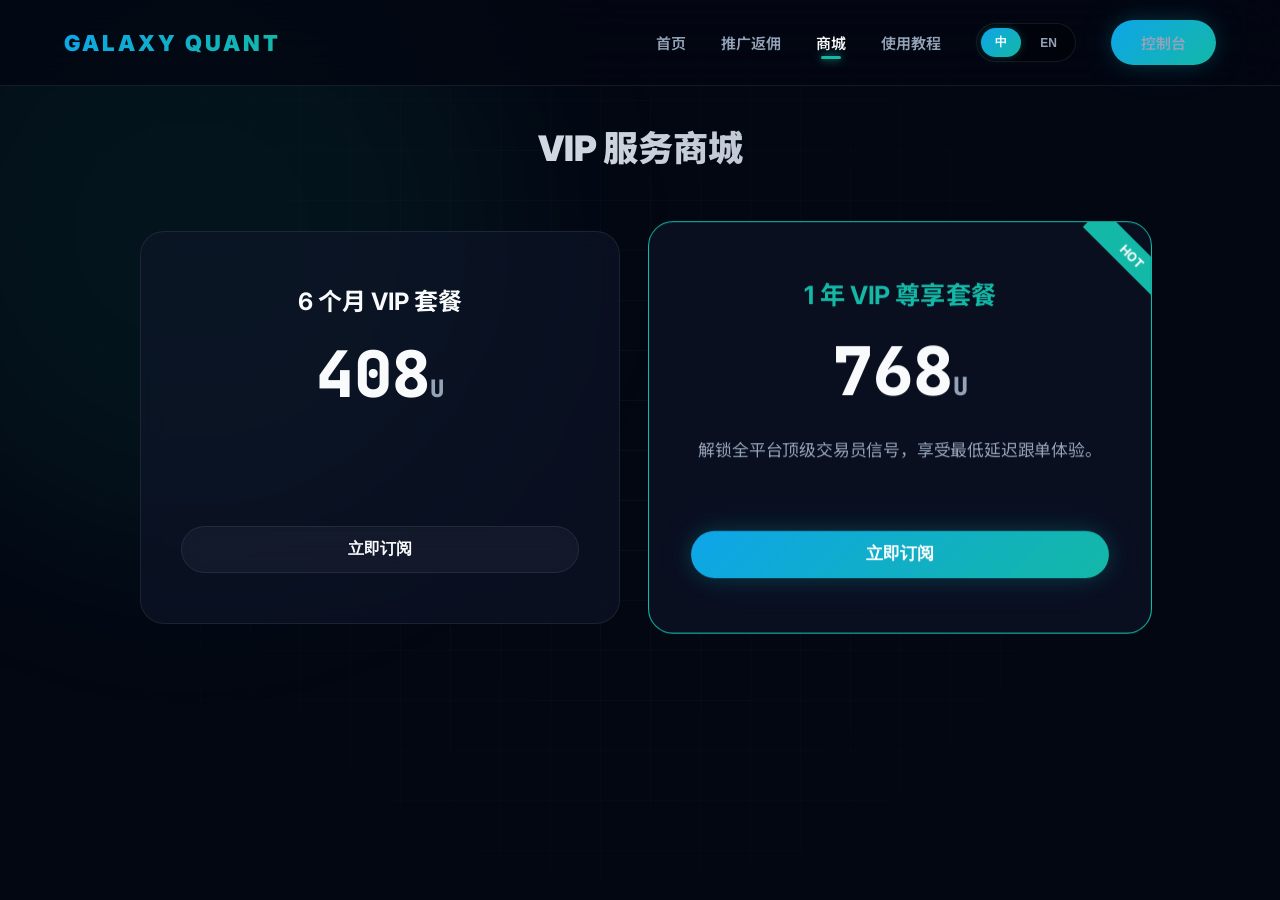
==== goods.html @ e4c5103a "update" ====
<!DOCTYPE html>
<html lang="zh-CN">
<head>
    <meta charset="UTF-8">
    <meta name="viewport" content="width=device-width, initial-scale=1.0">
    <title data-i18n="goods_title">商城</title>
    <link rel="stylesheet" href="styles.css">
    <style>
        .pricing-grid {
            display: grid; grid-template-columns: repeat(auto-fit, minmax(350px, 1fr));
            gap: 40px; max-width: 1000px; margin: 60px auto;
        }
        .price-card {
            background: var(--bg-panel); border: 1px solid var(--border-light);
            border-radius: var(--radius-lg); padding: 50px 40px; text-align: center;
            backdrop-filter: var(--blur-md); transition: all 0.4s; position: relative;
            overflow: hidden;
        }
        .price-card.pro { border-color: var(--brand-primary); transform: scale(1.05); }
        .price-card.pro::before {
            content: 'HOT'; position: absolute; top: 20px; right: -35px; background: var(--brand-primary);
            color: #fff; font-size: 12px; font-weight: bold; padding: 5px 40px; transform: rotate(45deg);
        }
        .price-card h3 { font-size: 1.5rem; margin-bottom: 15px; }
        .price-num { font-size: 4rem; font-weight: 900; margin-bottom: 20px; font-family: 'JetBrains Mono'; }
        .price-num span { font-size: 1.5rem; color: var(--text-muted); }
    </style>
</head>
<body>
    <div class="cyber-grid"></div>
    <div class="orb orb-1"></div>

    <nav>
        <div class="logo">GALAXY QUANT</div>
        <div class="nav-links">
            <a href="index.html" data-i18n="nav_home">首页</a>
            <a href="invite.html" data-i18n="nav_invite">推广返佣</a>
            <a href="goods.html" class="active" data-i18n="nav_goods">商城</a>
            <a href="tutorial.html" data-i18n="nav_tutorial">使用教程</a>
            <div class="lang-switch">
                <button class="lang-btn active" onclick="setLang('zh')">中</button>
                <button class="lang-btn" onclick="setLang('en')">EN</button>
            </div>
            <a href="kzt.html" class="btn-primary" data-i18n="nav_console">控制台</a>
        </div>
    </nav>

    <div class="main-content" style="margin-left: 0; max-width: 100%; padding-top: 120px; text-align: center;">
        <h1 class="page-title" style="justify-content: center;" data-i18n="goods_title">VIP 服务商城</h1>
        
        <div class="pricing-grid">
            <div class="price-card">
                <h3 data-i18n="goods_pkg_6m">6 个月 VIP 套餐</h3>
                <div class="price-num">408<span>U</span></div>
                <p style="color: var(--text-muted); margin-bottom: 40px; min-height: 50px;"></p>
                <button class="btn-secondary" style="width: 100%;" data-i18n="goods_btn_buy">立即订阅</button>
            </div>
            
            <div class="price-card pro">
                <h3 data-i18n="goods_pkg_1" style="color: var(--brand-primary);">1 年 VIP 尊享套餐</h3>
                <div class="price-num">768<span>U</span></div>
                <p style="color: var(--text-muted); margin-bottom: 40px; min-height: 50px;" data-i18n="goods_pkg_1_desc">解锁全平台顶级交易员信号，享受最低延迟跟单体验。</p>
                <button class="btn-primary" style="width: 100%;" data-i18n="goods_btn_buy">立即订阅</button>
            </div>
        </div>
    </div>
    <script src="i18n.js"></script>
</body>
</html>
---- styles.css ----
/* 全局顶级科技风样式 */
@import url('https://fonts.googleapis.com/css2?family=Inter:wght@300;400;600;800;900&family=Noto+Sans+SC:wght@300;400;700;900&family=JetBrains+Mono:wght@400;700&display=swap');

:root {
    --bg-base: #030712; /* 极度深邃黑 */
    --bg-panel: rgba(15, 23, 42, 0.6); /* 毛玻璃面板底色 */
    --bg-card-hover: rgba(30, 41, 59, 0.8);
    
    --brand-primary: #14b8a6; /* 高级翠绿 */
    --brand-secondary: #0ea5e9; /* 科技蓝 */
    --brand-accent: #f59e0b; /* 尊贵金 */
    
    --brand-gradient: linear-gradient(135deg, var(--brand-secondary), var(--brand-primary));
    --gold-gradient: linear-gradient(135deg, #fbbf24, #d97706);
    
    --text-main: #f8fafc;
    --text-muted: #94a3b8;
    
    --border-light: rgba(255, 255, 255, 0.08);
    --border-highlight: rgba(20, 184, 166, 0.3);
    
    --blur-xl: blur(24px);
    --blur-md: blur(12px);
    
    --radius-lg: 24px;
    --radius-md: 16px;
    
    --shadow-neon: 0 0 20px rgba(20, 184, 166, 0.2), 0 0 40px rgba(14, 165, 233, 0.1);
}

* {
    margin: 0;
    padding: 0;
    box-sizing: border-box;
}

body {
    background-color: var(--bg-base);
    color: var(--text-main);
    font-family: 'Inter', 'Noto Sans SC', sans-serif;
    overflow-x: hidden;
    min-height: 100vh;
    display: flex;
    flex-direction: column;
}

/* 极致赛博网格与光晕背景 */
.cyber-grid {
    position: fixed;
    top: 0; left: 0; right: 0; bottom: 0;
    background-image: 
        linear-gradient(rgba(255,255,255,0.03) 1px, transparent 1px),
        linear-gradient(90deg, rgba(255,255,255,0.03) 1px, transparent 1px);
    background-size: 50px 50px;
    z-index: -2;
    pointer-events: none;
    mask-image: radial-gradient(circle at center, black, transparent 80%);
    -webkit-mask-image: radial-gradient(circle at center, black, transparent 80%);
}

.orb {
    position: fixed;
    border-radius: 50%;
    filter: blur(100px);
    z-index: -1;
    pointer-events: none;
    opacity: 0.5;
    animation: floatOrb 20s infinite ease-in-out alternate;
}
.orb-1 { width: 50vw; height: 50vw; background: rgba(20, 184, 166, 0.15); top: -10%; left: -10%; }
.orb-2 { width: 40vw; height: 40vw; background: rgba(14, 165, 233, 0.15); bottom: -10%; right: -10%; animation-delay: -10s; }

@keyframes floatOrb {
    0% { transform: translate(0, 0) scale(1); }
    100% { transform: translate(10%, 10%) scale(1.2); }
}

/* 顶级导航栏 */
nav {
    position: fixed;
    top: 0; width: 100%;
    display: flex;
    justify-content: space-between;
    align-items: center;
    padding: 20px 5%;
    background: rgba(3, 7, 18, 0.7);
    backdrop-filter: var(--blur-xl);
    -webkit-backdrop-filter: var(--blur-xl);
    border-bottom: 1px solid var(--border-light);
    z-index: 100;
}

.logo {
    font-size: 22px;
    font-weight: 900;
    letter-spacing: 3px;
    background: var(--brand-gradient);
    -webkit-background-clip: text;
    -webkit-text-fill-color: transparent;
    text-transform: uppercase;
}

.nav-links {
    display: flex;
    gap: 35px;
    align-items: center;
}

.nav-links a {
    color: var(--text-muted);
    text-decoration: none;
    font-size: 15px;
    font-weight: 600;
    transition: all 0.3s ease;
    position: relative;
}

.nav-links a:hover, .nav-links a.active {
    color: var(--text-main);
}
.nav-links a.active::after {
    content: ''; position: absolute;
    bottom: -6px; left: 50%; transform: translateX(-50%);
    width: 20px; height: 3px;
    background: var(--brand-primary);
    border-radius: 5px;
    box-shadow: 0 0 10px var(--brand-primary);
}

/* 按钮体系 */
.btn-primary {
    background: var(--brand-gradient);
    color: #fff;
    padding: 12px 30px;
    border-radius: 50px;
    text-decoration: none;
    font-weight: 800;
    font-size: 1rem;
    box-shadow: var(--shadow-neon);
    transition: all 0.3s ease;
    border: none;
    cursor: pointer;
    display: inline-block;
}
.btn-primary:hover {
    transform: translateY(-2px) scale(1.02);
    box-shadow: 0 0 30px rgba(20, 184, 166, 0.4), 0 0 60px rgba(14, 165, 233, 0.2);
}

.btn-secondary {
    background: rgba(255,255,255,0.03);
    color: var(--text-main);
    padding: 12px 30px;
    border-radius: 50px;
    text-decoration: none;
    font-weight: 800;
    font-size: 1rem;
    border: 1px solid var(--border-light);
    backdrop-filter: var(--blur-md);
    transition: all 0.3s ease;
    cursor: pointer;
    display: inline-block;
}
.btn-secondary:hover {
    background: rgba(255,255,255,0.08);
    border-color: var(--brand-primary);
}

/* 语言切换器 */
.lang-switch {
    display: flex; gap: 5px;
    background: rgba(0,0,0,0.3);
    padding: 4px;
    border-radius: 20px;
    border: 1px solid var(--border-light);
}
.lang-btn {
    background: transparent; border: none;
    color: var(--text-muted); cursor: pointer;
    padding: 6px 14px; border-radius: 15px;
    font-size: 12px; font-weight: 800;
    transition: all 0.3s;
}
.lang-btn.active {
    background: var(--brand-gradient);
    color: #fff;
    box-shadow: 0 0 10px rgba(20, 184, 166, 0.3);
}

/* 侧边栏布局 (Console/Dashboards) */
.layout-dashboard {
    display: flex;
    flex: 1;
    padding-top: 80px; /* 避开导航栏 */
}

.sidebar {
    width: 280px;
    background: rgba(15, 23, 42, 0.4);
    backdrop-filter: var(--blur-xl);
    border-right: 1px solid var(--border-light);
    padding: 30px 20px;
    position: fixed;
    top: 80px; bottom: 0;
    display: flex; flex-direction: column; gap: 10px;
}

.sidebar a {
    display: flex; align-items: center; gap: 15px;
    color: var(--text-muted); text-decoration: none;
    padding: 14px 20px; border-radius: 14px;
    font-size: 15px; font-weight: 600;
    transition: all 0.3s;
    border: 1px solid transparent;
}
.sidebar a:hover, .sidebar a.active {
    background: rgba(20, 184, 166, 0.05);
    color: var(--brand-primary);
    border-color: var(--border-highlight);
    box-shadow: inset 0 0 20px rgba(20, 184, 166, 0.05);
}

.main-content {
    flex: 1;
    margin-left: 280px;
    padding: 40px 60px;
    max-width: 1400px;
}

/* 高级面板/卡片 */
.glass-panel {
    background: var(--bg-panel);
    backdrop-filter: var(--blur-md);
    -webkit-backdrop-filter: var(--blur-md);
    border: 1px solid var(--border-light);
    border-radius: var(--radius-lg);
    padding: 30px;
    transition: all 0.3s ease;
}
.glass-panel:hover {
    border-color: var(--border-highlight);
    box-shadow: 0 10px 40px rgba(0,0,0,0.3);
}

/* 数据字体 */
.mono-num {
    font-family: 'JetBrains Mono', monospace;
    font-weight: 700;
    letter-spacing: -0.5px;
}

/* 页面标题区 */
.page-header {
    display: flex; justify-content: space-between; align-items: center;
    margin-bottom: 40px;
}
.page-title {
    font-size: 2.2rem; font-weight: 900;
    background: linear-gradient(to right, #fff, #94a3b8);
    -webkit-background-clip: text; -webkit-text-fill-color: transparent;
}
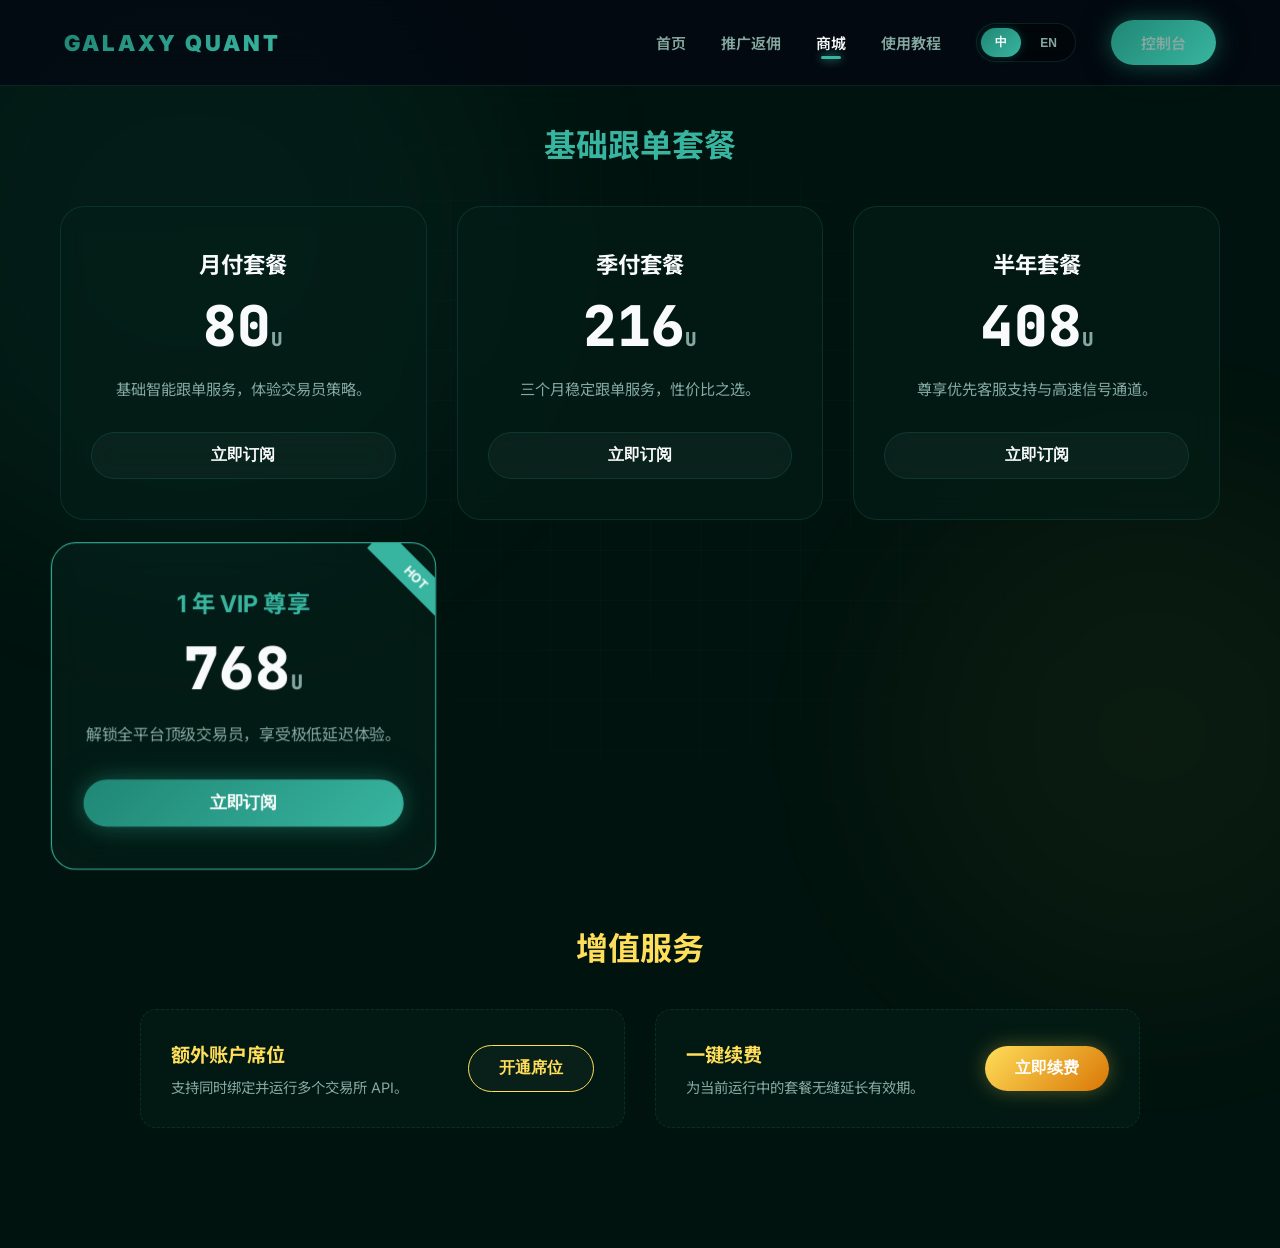
==== commit e13dec89: "update" ====
--- a/goods.html
+++ b/goods.html
@@ -6,29 +6,59 @@
     <title data-i18n="goods_title">商城</title>
     <link rel="stylesheet" href="styles.css">
     <style>
+        .section-header {
+            text-align: center;
+            margin-bottom: 40px;
+        }
+        .section-header h2 {
+            font-size: 2rem;
+            color: var(--brand-primary);
+            margin-bottom: 10px;
+        }
+        
         .pricing-grid {
-            display: grid; grid-template-columns: repeat(auto-fit, minmax(350px, 1fr));
-            gap: 40px; max-width: 1000px; margin: 60px auto;
+            display: grid; grid-template-columns: repeat(auto-fit, minmax(280px, 1fr));
+            gap: 30px; max-width: 1200px; margin: 0 auto 60px;
         }
+        
         .price-card {
             background: var(--bg-panel); border: 1px solid var(--border-light);
-            border-radius: var(--radius-lg); padding: 50px 40px; text-align: center;
+            border-radius: var(--radius-lg); padding: 40px 30px; text-align: center;
             backdrop-filter: var(--blur-md); transition: all 0.4s; position: relative;
             overflow: hidden;
+            display: flex; flex-direction: column;
         }
-        .price-card.pro { border-color: var(--brand-primary); transform: scale(1.05); }
+        .price-card:hover { border-color: var(--border-highlight); transform: translateY(-5px); box-shadow: var(--shadow-neon); }
+        .price-card.pro { border-color: var(--brand-primary); transform: scale(1.05); background: rgba(56, 181, 160, 0.05); }
+        .price-card.pro:hover { transform: scale(1.05) translateY(-5px); }
         .price-card.pro::before {
             content: 'HOT'; position: absolute; top: 20px; right: -35px; background: var(--brand-primary);
             color: #fff; font-size: 12px; font-weight: bold; padding: 5px 40px; transform: rotate(45deg);
         }
-        .price-card h3 { font-size: 1.5rem; margin-bottom: 15px; }
-        .price-num { font-size: 4rem; font-weight: 900; margin-bottom: 20px; font-family: 'JetBrains Mono'; }
-        .price-num span { font-size: 1.5rem; color: var(--text-muted); }
+        .price-card h3 { font-size: 1.4rem; margin-bottom: 10px; color: var(--text-main); }
+        .price-num { font-size: 3.5rem; font-weight: 900; margin-bottom: 15px; font-family: 'JetBrains Mono'; color: var(--text-main); }
+        .price-num span { font-size: 1.2rem; color: var(--text-muted); }
+        .price-desc { color: var(--text-muted); margin-bottom: 30px; flex-grow: 1; font-size: 0.95rem; line-height: 1.6; }
+        
+        .addon-grid {
+            display: grid; grid-template-columns: repeat(auto-fit, minmax(400px, 1fr));
+            gap: 30px; max-width: 1000px; margin: 0 auto 80px;
+        }
+        .addon-card {
+            background: var(--bg-panel); border: 1px dashed var(--border-light);
+            border-radius: var(--radius-md); padding: 30px;
+            display: flex; align-items: center; justify-content: space-between;
+            transition: all 0.3s;
+        }
+        .addon-card:hover { border-color: var(--brand-accent); background: rgba(255, 222, 89, 0.05); }
+        .addon-info h3 { font-size: 1.2rem; color: var(--brand-accent); margin-bottom: 8px; }
+        .addon-info p { color: var(--text-muted); font-size: 0.9rem; }
     </style>
 </head>
 <body>
     <div class="cyber-grid"></div>
     <div class="orb orb-1"></div>
+    <div class="orb orb-2"></div>
 
     <nav>
         <div class="logo">GALAXY QUANT</div>
@@ -45,22 +75,65 @@
         </div>
     </nav>
 
-    <div class="main-content" style="margin-left: 0; max-width: 100%; padding-top: 120px; text-align: center;">
-        <h1 class="page-title" style="justify-content: center;" data-i18n="goods_title">VIP 服务商城</h1>
+    <div class="main-content" style="margin-left: 0; max-width: 100%; padding-top: 120px;">
         
+        <div class="section-header">
+            <h2 data-i18n="goods_section_base">基础跟单套餐</h2>
+        </div>
+
         <div class="pricing-grid">
+            <!-- 1 Month -->
             <div class="price-card">
-                <h3 data-i18n="goods_pkg_6m">6 个月 VIP 套餐</h3>
-                <div class="price-num">408<span>U</span></div>
-                <p style="color: var(--text-muted); margin-bottom: 40px; min-height: 50px;"></p>
+                <h3 data-i18n="goods_pkg_1m">月付套餐</h3>
+                <div class="price-num">80<span>U</span></div>
+                <p class="price-desc" data-i18n="goods_pkg_1m_desc">基础智能跟单服务，体验交易员策略。</p>
                 <button class="btn-secondary" style="width: 100%;" data-i18n="goods_btn_buy">立即订阅</button>
             </div>
             
+            <!-- 3 Months -->
+            <div class="price-card">
+                <h3 data-i18n="goods_pkg_3m">季付套餐</h3>
+                <div class="price-num">216<span>U</span></div>
+                <p class="price-desc" data-i18n="goods_pkg_3m_desc">三个月稳定跟单服务，性价比之选。</p>
+                <button class="btn-secondary" style="width: 100%;" data-i18n="goods_btn_buy">立即订阅</button>
+            </div>
+
+            <!-- 6 Months -->
+            <div class="price-card">
+                <h3 data-i18n="goods_pkg_6m">半年套餐</h3>
+                <div class="price-num">408<span>U</span></div>
+                <p class="price-desc" data-i18n="goods_pkg_6m_desc">尊享优先客服支持与高速信号通道。</p>
+                <button class="btn-secondary" style="width: 100%;" data-i18n="goods_btn_buy">立即订阅</button>
+            </div>
+            
+            <!-- 1 Year -->
             <div class="price-card pro">
-                <h3 data-i18n="goods_pkg_1" style="color: var(--brand-primary);">1 年 VIP 尊享套餐</h3>
+                <h3 data-i18n="goods_pkg_1y" style="color: var(--brand-primary);">1 年 VIP 尊享</h3>
                 <div class="price-num">768<span>U</span></div>
-                <p style="color: var(--text-muted); margin-bottom: 40px; min-height: 50px;" data-i18n="goods_pkg_1_desc">解锁全平台顶级交易员信号，享受最低延迟跟单体验。</p>
+                <p class="price-desc" data-i18n="goods_pkg_1y_desc">解锁全平台顶级交易员，享受极低延迟体验。</p>
                 <button class="btn-primary" style="width: 100%;" data-i18n="goods_btn_buy">立即订阅</button>
+            </div>
+        </div>
+
+        <div class="section-header">
+            <h2 data-i18n="goods_section_addon" style="color: var(--brand-accent);">增值服务</h2>
+        </div>
+
+        <div class="addon-grid">
+            <div class="addon-card">
+                <div class="addon-info">
+                    <h3 data-i18n="goods_addon_account">额外账户席位</h3>
+                    <p data-i18n="goods_addon_account_desc">支持同时绑定并运行多个交易所 API。</p>
+                </div>
+                <button class="btn-secondary" style="border-color: var(--brand-accent); color: var(--brand-accent);" data-i18n="goods_btn_add">开通席位</button>
+            </div>
+
+            <div class="addon-card">
+                <div class="addon-info">
+                    <h3 data-i18n="goods_addon_renew">一键续费</h3>
+                    <p data-i18n="goods_addon_renew_desc">为当前运行中的套餐无缝延长有效期。</p>
+                </div>
+                <button class="btn-primary" style="background: var(--gold-gradient); box-shadow: 0 0 20px rgba(255,222,89,0.3);" data-i18n="goods_btn_renew">立即续费</button>
             </div>
         </div>
     </div>
--- a/styles.css
+++ b/styles.css
@@ -2,22 +2,22 @@
 @import url('https://fonts.googleapis.com/css2?family=Inter:wght@300;400;600;800;900&family=Noto+Sans+SC:wght@300;400;700;900&family=JetBrains+Mono:wght@400;700&display=swap');
 
 :root {
-    --bg-base: #030712; /* 极度深邃黑 */
-    --bg-panel: rgba(15, 23, 42, 0.6); /* 毛玻璃面板底色 */
-    --bg-card-hover: rgba(30, 41, 59, 0.8);
-    
-    --brand-primary: #14b8a6; /* 高级翠绿 */
-    --brand-secondary: #0ea5e9; /* 科技蓝 */
-    --brand-accent: #f59e0b; /* 尊贵金 */
+    --bg-base: #01130e; /* 极度深邃深青黑 */
+    --bg-panel: rgba(4, 30, 24, 0.6); /* 毛玻璃面板底色 */
+    --bg-card-hover: rgba(8, 48, 38, 0.8);
+    
+    --brand-primary: #38B5A0; /* Logo 核心青绿 */
+    --brand-secondary: #208775; /* 较深的青绿过渡色 */
+    --brand-accent: #FFDE59; /* 尊贵金 */
     
     --brand-gradient: linear-gradient(135deg, var(--brand-secondary), var(--brand-primary));
-    --gold-gradient: linear-gradient(135deg, #fbbf24, #d97706);
+    --gold-gradient: linear-gradient(135deg, #FFDE59, #d97706);
     
     --text-main: #f8fafc;
-    --text-muted: #94a3b8;
-    
-    --border-light: rgba(255, 255, 255, 0.08);
-    --border-highlight: rgba(20, 184, 166, 0.3);
+    --text-muted: #85a9a1;
+    
+    --border-light: rgba(56, 181, 160, 0.15);
+    --border-highlight: rgba(56, 181, 160, 0.4);
     
     --blur-xl: blur(24px);
     --blur-md: blur(12px);
@@ -25,7 +25,7 @@
     --radius-lg: 24px;
     --radius-md: 16px;
     
-    --shadow-neon: 0 0 20px rgba(20, 184, 166, 0.2), 0 0 40px rgba(14, 165, 233, 0.1);
+    --shadow-neon: 0 0 20px rgba(56, 181, 160, 0.3), 0 0 40px rgba(32, 135, 117, 0.2);
 }
 
 * {
@@ -49,8 +49,8 @@
     position: fixed;
     top: 0; left: 0; right: 0; bottom: 0;
     background-image: 
-        linear-gradient(rgba(255,255,255,0.03) 1px, transparent 1px),
-        linear-gradient(90deg, rgba(255,255,255,0.03) 1px, transparent 1px);
+        linear-gradient(rgba(56, 181, 160, 0.04) 1px, transparent 1px),
+        linear-gradient(90deg, rgba(56, 181, 160, 0.04) 1px, transparent 1px);
     background-size: 50px 50px;
     z-index: -2;
     pointer-events: none;
@@ -67,8 +67,8 @@
     opacity: 0.5;
     animation: floatOrb 20s infinite ease-in-out alternate;
 }
-.orb-1 { width: 50vw; height: 50vw; background: rgba(20, 184, 166, 0.15); top: -10%; left: -10%; }
-.orb-2 { width: 40vw; height: 40vw; background: rgba(14, 165, 233, 0.15); bottom: -10%; right: -10%; animation-delay: -10s; }
+.orb-1 { width: 50vw; height: 50vw; background: rgba(56, 181, 160, 0.12); top: -10%; left: -10%; }
+.orb-2 { width: 40vw; height: 40vw; background: rgba(255, 222, 89, 0.08); bottom: -10%; right: -10%; animation-delay: -10s; }
 
 @keyframes floatOrb {
     0% { transform: translate(0, 0) scale(1); }
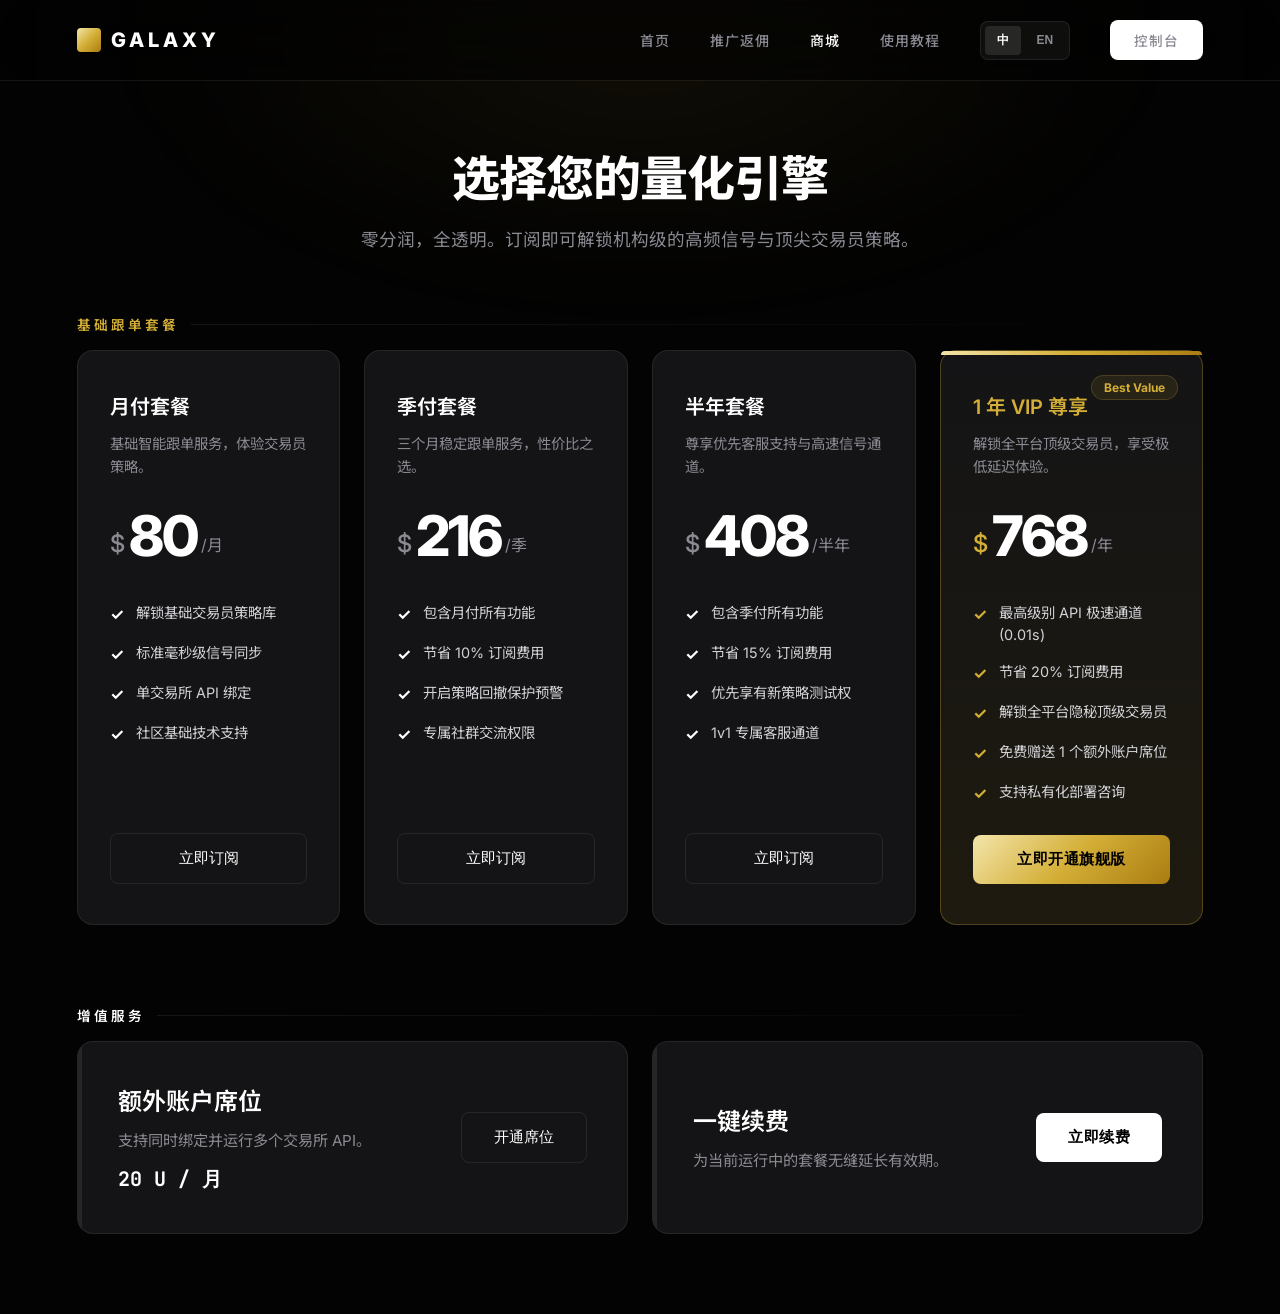
==== commit c6564865: "update" ====
--- a/goods.html
+++ b/goods.html
@@ -3,65 +3,160 @@
 <head>
     <meta charset="UTF-8">
     <meta name="viewport" content="width=device-width, initial-scale=1.0">
-    <title data-i18n="goods_title">商城</title>
+    <title data-i18n="goods_title">VIP 服务商城 | GALAXY QUANT</title>
     <link rel="stylesheet" href="styles.css">
     <style>
-        .section-header {
-            text-align: center;
-            margin-bottom: 40px;
-        }
-        .section-header h2 {
-            font-size: 2rem;
+        /* 商城专属顶级样式 */
+        .store-container {
+            display: flex;
+            flex-direction: column;
+            gap: 80px;
+        }
+
+        .section-label {
+            font-size: 0.85rem;
+            text-transform: uppercase;
+            letter-spacing: 3px;
             color: var(--brand-primary);
-            margin-bottom: 10px;
-        }
-        
+            margin-bottom: 16px;
+            font-weight: 600;
+            display: flex;
+            align-items: center;
+            gap: 12px;
+        }
+        .section-label::after {
+            content: '';
+            height: 1px;
+            flex: 1;
+            background: linear-gradient(90deg, var(--border-light), transparent);
+        }
+
+        /* 订阅计划网格 */
         .pricing-grid {
-            display: grid; grid-template-columns: repeat(auto-fit, minmax(280px, 1fr));
-            gap: 30px; max-width: 1200px; margin: 0 auto 60px;
+            display: grid; 
+            grid-template-columns: repeat(4, 1fr);
+            gap: 24px; 
+            align-items: stretch;
         }
         
         .price-card {
-            background: var(--bg-panel); border: 1px solid var(--border-light);
-            border-radius: var(--radius-lg); padding: 40px 30px; text-align: center;
-            backdrop-filter: var(--blur-md); transition: all 0.4s; position: relative;
+            background: var(--bg-panel-solid); 
+            border: 1px solid var(--border-light);
+            border-radius: var(--radius-md); 
+            padding: 40px 32px; 
+            transition: all 0.4s ease; 
+            position: relative;
+            display: flex; 
+            flex-direction: column;
+        }
+        .price-card:hover { 
+            border-color: rgba(255, 255, 255, 0.2); 
+            transform: translateY(-4px); 
+            box-shadow: var(--shadow-panel); 
+        }
+        
+        /* 旗舰版高亮 */
+        .price-card.pro { 
+            background: linear-gradient(180deg, rgba(20, 20, 22, 1) 0%, rgba(30, 26, 15, 1) 100%);
+            border: 1px solid rgba(212, 175, 55, 0.3); 
+        }
+        .price-card.pro::before {
+            content: ''; position: absolute; top: 0; left: 0; right: 0; height: 4px;
+            background: var(--brand-gradient);
+            border-radius: var(--radius-md) var(--radius-md) 0 0;
+        }
+        .price-card.pro:hover { 
+            border-color: var(--brand-primary); 
+            box-shadow: var(--shadow-gold); 
+        }
+        
+        .tag-best {
+            position: absolute;
+            top: 24px; right: 24px;
+            background: rgba(212, 175, 55, 0.1);
+            color: var(--brand-primary);
+            padding: 4px 12px;
+            border-radius: 20px;
+            font-size: 0.75rem;
+            font-weight: 700;
+            border: 1px solid rgba(212, 175, 55, 0.2);
+        }
+
+        .card-header { margin-bottom: 30px; }
+        .card-title { font-size: 1.25rem; font-weight: 600; color: var(--text-main); margin-bottom: 12px; }
+        
+        .price-wrap { display: flex; align-items: flex-end; gap: 4px; margin-bottom: 8px; }
+        .price-currency { font-size: 1.5rem; color: var(--text-muted); font-weight: 500; margin-bottom: 6px; }
+        .price-num { font-size: 3.5rem; font-weight: 800; font-family: 'Inter', sans-serif; letter-spacing: -2px; line-height: 1; }
+        .price-period { font-size: 1rem; color: var(--text-muted); margin-bottom: 8px; }
+        
+        .price-desc { color: var(--text-muted); font-size: 0.9rem; line-height: 1.6; min-height: 44px; }
+        
+        .feature-list {
+            list-style: none; margin: 30px 0; flex-grow: 1;
+            display: flex; flex-direction: column; gap: 16px;
+        }
+        .feature-list li {
+            display: flex; align-items: flex-start; gap: 12px;
+            font-size: 0.9rem; color: #d1d1d6; line-height: 1.5;
+        }
+        .feature-list li::before {
+            content: '✓'; color: var(--text-main); font-weight: bold; font-size: 1rem;
+        }
+        .price-card.pro .feature-list li::before { color: var(--brand-primary); }
+
+        /* 增值服务网格 (账户 & 续费) */
+        .addon-grid {
+            display: grid; 
+            grid-template-columns: repeat(2, 1fr);
+            gap: 24px;
+        }
+        .addon-card {
+            background: var(--bg-panel-solid); 
+            border: 1px solid var(--border-light);
+            border-radius: var(--radius-md); 
+            padding: 40px;
+            display: flex; 
+            align-items: center; 
+            justify-content: space-between;
+            transition: all 0.3s;
+            position: relative;
             overflow: hidden;
-            display: flex; flex-direction: column;
-        }
-        .price-card:hover { border-color: var(--border-highlight); transform: translateY(-5px); box-shadow: var(--shadow-neon); }
-        .price-card.pro { border-color: var(--brand-primary); transform: scale(1.05); background: rgba(56, 181, 160, 0.05); }
-        .price-card.pro:hover { transform: scale(1.05) translateY(-5px); }
-        .price-card.pro::before {
-            content: 'HOT'; position: absolute; top: 20px; right: -35px; background: var(--brand-primary);
-            color: #fff; font-size: 12px; font-weight: bold; padding: 5px 40px; transform: rotate(45deg);
-        }
-        .price-card h3 { font-size: 1.4rem; margin-bottom: 10px; color: var(--text-main); }
-        .price-num { font-size: 3.5rem; font-weight: 900; margin-bottom: 15px; font-family: 'JetBrains Mono'; color: var(--text-main); }
-        .price-num span { font-size: 1.2rem; color: var(--text-muted); }
-        .price-desc { color: var(--text-muted); margin-bottom: 30px; flex-grow: 1; font-size: 0.95rem; line-height: 1.6; }
-        
-        .addon-grid {
-            display: grid; grid-template-columns: repeat(auto-fit, minmax(400px, 1fr));
-            gap: 30px; max-width: 1000px; margin: 0 auto 80px;
-        }
-        .addon-card {
-            background: var(--bg-panel); border: 1px dashed var(--border-light);
-            border-radius: var(--radius-md); padding: 30px;
-            display: flex; align-items: center; justify-content: space-between;
-            transition: all 0.3s;
-        }
-        .addon-card:hover { border-color: var(--brand-accent); background: rgba(255, 222, 89, 0.05); }
-        .addon-info h3 { font-size: 1.2rem; color: var(--brand-accent); margin-bottom: 8px; }
-        .addon-info p { color: var(--text-muted); font-size: 0.9rem; }
+        }
+        .addon-card::before {
+            content: ''; position: absolute; left: 0; top: 0; bottom: 0; width: 4px;
+            background: var(--border-light); transition: all 0.3s;
+        }
+        .addon-card:hover { border-color: rgba(255, 255, 255, 0.2); }
+        .addon-card:hover::before { background: var(--text-main); }
+        
+        .addon-info { max-width: 60%; }
+        .addon-title { font-size: 1.5rem; font-weight: 600; margin-bottom: 12px; color: var(--text-main); }
+        .addon-desc { color: var(--text-muted); font-size: 0.95rem; line-height: 1.6; }
+        .addon-price { font-size: 1.25rem; font-weight: 700; color: var(--text-main); margin-top: 12px; font-family: 'JetBrains Mono'; }
+        
+        .addon-action {
+            display: flex; flex-direction: column; gap: 12px; align-items: flex-end;
+        }
+
+        /* 响应式 */
+        @media (max-width: 1200px) {
+            .pricing-grid { grid-template-columns: repeat(2, 1fr); }
+        }
+        @media (max-width: 768px) {
+            .pricing-grid, .addon-grid { grid-template-columns: 1fr; }
+            .addon-card { flex-direction: column; align-items: flex-start; gap: 24px; }
+            .addon-info { max-width: 100%; }
+            .addon-action { align-items: flex-start; width: 100%; }
+            .addon-action button { width: 100%; }
+        }
     </style>
 </head>
 <body>
-    <div class="cyber-grid"></div>
-    <div class="orb orb-1"></div>
-    <div class="orb orb-2"></div>
+    <div class="ambient-light"></div>
 
     <nav>
-        <div class="logo">GALAXY QUANT</div>
+        <div class="logo">GALAXY</div>
         <div class="nav-links">
             <a href="index.html" data-i18n="nav_home">首页</a>
             <a href="invite.html" data-i18n="nav_invite">推广返佣</a>
@@ -71,71 +166,138 @@
                 <button class="lang-btn active" onclick="setLang('zh')">中</button>
                 <button class="lang-btn" onclick="setLang('en')">EN</button>
             </div>
-            <a href="kzt.html" class="btn-primary" data-i18n="nav_console">控制台</a>
+            <a href="kzt.html" class="btn-primary" data-i18n="nav_console" style="padding: 10px 24px; font-size: 0.85rem;">控制台</a>
         </div>
     </nav>
 
-    <div class="main-content" style="margin-left: 0; max-width: 100%; padding-top: 120px;">
-        
-        <div class="section-header">
-            <h2 data-i18n="goods_section_base">基础跟单套餐</h2>
+    <div class="main-content">
+        
+        <div class="page-header">
+            <h1 class="page-title" data-i18n="goods_hero_title">选择您的量化引擎</h1>
+            <p class="page-subtitle" data-i18n="goods_hero_desc">零分润，全透明。订阅即可解锁机构级的高频信号与顶尖交易员策略。</p>
         </div>
 
-        <div class="pricing-grid">
-            <!-- 1 Month -->
-            <div class="price-card">
-                <h3 data-i18n="goods_pkg_1m">月付套餐</h3>
-                <div class="price-num">80<span>U</span></div>
-                <p class="price-desc" data-i18n="goods_pkg_1m_desc">基础智能跟单服务，体验交易员策略。</p>
-                <button class="btn-secondary" style="width: 100%;" data-i18n="goods_btn_buy">立即订阅</button>
-            </div>
-            
-            <!-- 3 Months -->
-            <div class="price-card">
-                <h3 data-i18n="goods_pkg_3m">季付套餐</h3>
-                <div class="price-num">216<span>U</span></div>
-                <p class="price-desc" data-i18n="goods_pkg_3m_desc">三个月稳定跟单服务，性价比之选。</p>
-                <button class="btn-secondary" style="width: 100%;" data-i18n="goods_btn_buy">立即订阅</button>
-            </div>
-
-            <!-- 6 Months -->
-            <div class="price-card">
-                <h3 data-i18n="goods_pkg_6m">半年套餐</h3>
-                <div class="price-num">408<span>U</span></div>
-                <p class="price-desc" data-i18n="goods_pkg_6m_desc">尊享优先客服支持与高速信号通道。</p>
-                <button class="btn-secondary" style="width: 100%;" data-i18n="goods_btn_buy">立即订阅</button>
-            </div>
-            
-            <!-- 1 Year -->
-            <div class="price-card pro">
-                <h3 data-i18n="goods_pkg_1y" style="color: var(--brand-primary);">1 年 VIP 尊享</h3>
-                <div class="price-num">768<span>U</span></div>
-                <p class="price-desc" data-i18n="goods_pkg_1y_desc">解锁全平台顶级交易员，享受极低延迟体验。</p>
-                <button class="btn-primary" style="width: 100%;" data-i18n="goods_btn_buy">立即订阅</button>
-            </div>
+        <div class="store-container">
+            <!-- 基础订阅区 -->
+            <section>
+                <div class="section-label" data-i18n="goods_section_base">基础订阅计划</div>
+                <div class="pricing-grid">
+                    <!-- 1 Month -->
+                    <div class="price-card">
+                        <div class="card-header">
+                            <h3 class="card-title" data-i18n="goods_pkg_1m">月付订阅</h3>
+                            <p class="price-desc" data-i18n="goods_pkg_1m_desc">适合初次体验机构级智能跟单的投资者。</p>
+                        </div>
+                        <div class="price-wrap">
+                            <span class="price-currency">$</span>
+                            <span class="price-num">80</span>
+                            <span class="price-period">/月</span>
+                        </div>
+                        <ul class="feature-list">
+                            <li>解锁基础交易员策略库</li>
+                            <li>标准毫秒级信号同步</li>
+                            <li>单交易所 API 绑定</li>
+                            <li>社区基础技术支持</li>
+                        </ul>
+                        <button class="btn-secondary" style="width: 100%;" data-i18n="goods_btn_buy">选择计划</button>
+                    </div>
+                    
+                    <!-- 3 Months -->
+                    <div class="price-card">
+                        <div class="card-header">
+                            <h3 class="card-title" data-i18n="goods_pkg_3m">季付订阅</h3>
+                            <p class="price-desc" data-i18n="goods_pkg_3m_desc">短周期稳健跟单，享受基础折扣优惠。</p>
+                        </div>
+                        <div class="price-wrap">
+                            <span class="price-currency">$</span>
+                            <span class="price-num">216</span>
+                            <span class="price-period">/季</span>
+                        </div>
+                        <ul class="feature-list">
+                            <li>包含月付所有功能</li>
+                            <li>节省 10% 订阅费用</li>
+                            <li>开启策略回撤保护预警</li>
+                            <li>专属社群交流权限</li>
+                        </ul>
+                        <button class="btn-secondary" style="width: 100%;" data-i18n="goods_btn_buy">选择计划</button>
+                    </div>
+
+                    <!-- 6 Months -->
+                    <div class="price-card">
+                        <div class="card-header">
+                            <h3 class="card-title" data-i18n="goods_pkg_6m">半年订阅</h3>
+                            <p class="price-desc" data-i18n="goods_pkg_6m_desc">中长线投资者的优选，提供更稳定的回报周期。</p>
+                        </div>
+                        <div class="price-wrap">
+                            <span class="price-currency">$</span>
+                            <span class="price-num">408</span>
+                            <span class="price-period">/半年</span>
+                        </div>
+                        <ul class="feature-list">
+                            <li>包含季付所有功能</li>
+                            <li>节省 15% 订阅费用</li>
+                            <li>优先享有新策略测试权</li>
+                            <li>1v1 专属客服通道</li>
+                        </ul>
+                        <button class="btn-secondary" style="width: 100%;" data-i18n="goods_btn_buy">选择计划</button>
+                    </div>
+                    
+                    <!-- 1 Year -->
+                    <div class="price-card pro">
+                        <div class="tag-best">Best Value</div>
+                        <div class="card-header">
+                            <h3 class="card-title" data-i18n="goods_pkg_1y" style="color: var(--brand-primary);">年度 VIP 旗舰版</h3>
+                            <p class="price-desc" data-i18n="goods_pkg_1y_desc">解锁最高权限与极限性能，为专业量化打造。</p>
+                        </div>
+                        <div class="price-wrap">
+                            <span class="price-currency" style="color: var(--brand-primary);">$</span>
+                            <span class="price-num">768</span>
+                            <span class="price-period">/年</span>
+                        </div>
+                        <ul class="feature-list">
+                            <li>最高级别 API 极速通道 (0.01s)</li>
+                            <li>节省 20% 订阅费用</li>
+                            <li>解锁全平台隐秘顶级交易员</li>
+                            <li>免费赠送 1 个额外账户席位</li>
+                            <li>支持私有化部署咨询</li>
+                        </ul>
+                        <button class="btn-gold" style="width: 100%;" data-i18n="goods_btn_buy_pro">立即开通旗舰版</button>
+                    </div>
+                </div>
+            </section>
+
+            <!-- 增值与扩展服务区 (续费/开通账户) -->
+            <section>
+                <div class="section-label" data-i18n="goods_section_addon" style="color: var(--text-main);">增值与扩展服务</div>
+                <div class="addon-grid">
+                    
+                    <!-- 额外账户 -->
+                    <div class="addon-card">
+                        <div class="addon-info">
+                            <h3 class="addon-title" data-i18n="goods_addon_account">开通额外账户席位</h3>
+                            <p class="addon-desc" data-i18n="goods_addon_account_desc">突破单一交易所 API 限制。支持同时运行币安、欧易等多平台，或同一平台绑定多个子账户，实现资金分散与策略多开。</p>
+                            <div class="addon-price">20 U / 月</div>
+                        </div>
+                        <div class="addon-action">
+                            <button class="btn-secondary" data-i18n="goods_btn_add">增加席位</button>
+                        </div>
+                    </div>
+
+                    <!-- 订阅续费 -->
+                    <div class="addon-card">
+                        <div class="addon-info">
+                            <h3 class="addon-title" data-i18n="goods_addon_renew">计划续费与时长充值</h3>
+                            <p class="addon-desc" data-i18n="goods_addon_renew_desc">为当前正在运行中的订阅计划无缝延长有效期，避免因过期导致的策略中断。支持按原价补齐差价升级为高级计划。</p>
+                        </div>
+                        <div class="addon-action">
+                            <button class="btn-primary" data-i18n="goods_btn_renew">立即续费</button>
+                        </div>
+                    </div>
+
+                </div>
+            </section>
         </div>
 
-        <div class="section-header">
-            <h2 data-i18n="goods_section_addon" style="color: var(--brand-accent);">增值服务</h2>
-        </div>
-
-        <div class="addon-grid">
-            <div class="addon-card">
-                <div class="addon-info">
-                    <h3 data-i18n="goods_addon_account">额外账户席位</h3>
-                    <p data-i18n="goods_addon_account_desc">支持同时绑定并运行多个交易所 API。</p>
-                </div>
-                <button class="btn-secondary" style="border-color: var(--brand-accent); color: var(--brand-accent);" data-i18n="goods_btn_add">开通席位</button>
-            </div>
-
-            <div class="addon-card">
-                <div class="addon-info">
-                    <h3 data-i18n="goods_addon_renew">一键续费</h3>
-                    <p data-i18n="goods_addon_renew_desc">为当前运行中的套餐无缝延长有效期。</p>
-                </div>
-                <button class="btn-primary" style="background: var(--gold-gradient); box-shadow: 0 0 20px rgba(255,222,89,0.3);" data-i18n="goods_btn_renew">立即续费</button>
-            </div>
-        </div>
     </div>
     <script src="i18n.js"></script>
 </body>
--- a/styles.css
+++ b/styles.css
@@ -1,31 +1,32 @@
-/* 全局顶级科技风样式 */
-@import url('https://fonts.googleapis.com/css2?family=Inter:wght@300;400;600;800;900&family=Noto+Sans+SC:wght@300;400;700;900&family=JetBrains+Mono:wght@400;700&display=swap');
+/* 全局顶级金融科技风样式 - Obsidian & Gold */
+@import url('https://fonts.googleapis.com/css2?family=Inter:wght@300;400;500;600;700;800&family=Noto+Sans+SC:wght@300;400;500;700;900&family=JetBrains+Mono:wght@400;700&display=swap');
 
 :root {
-    --bg-base: #01130e; /* 极度深邃深青黑 */
-    --bg-panel: rgba(4, 30, 24, 0.6); /* 毛玻璃面板底色 */
-    --bg-card-hover: rgba(8, 48, 38, 0.8);
-    
-    --brand-primary: #38B5A0; /* Logo 核心青绿 */
-    --brand-secondary: #208775; /* 较深的青绿过渡色 */
-    --brand-accent: #FFDE59; /* 尊贵金 */
-    
-    --brand-gradient: linear-gradient(135deg, var(--brand-secondary), var(--brand-primary));
-    --gold-gradient: linear-gradient(135deg, #FFDE59, #d97706);
-    
-    --text-main: #f8fafc;
-    --text-muted: #85a9a1;
-    
-    --border-light: rgba(56, 181, 160, 0.15);
-    --border-highlight: rgba(56, 181, 160, 0.4);
-    
-    --blur-xl: blur(24px);
-    --blur-md: blur(12px);
+    --bg-base: #030303; /* 极致黑 */
+    --bg-panel: rgba(20, 20, 22, 0.7); /* 高级深灰玻璃 */
+    --bg-panel-solid: #141416;
+    
+    --brand-primary: #D4AF37; /* 经典香槟金 */
+    --brand-secondary: #F3E5AB; /* 亮浅金 */
+    --brand-accent: #FFFFFF; /* 纯白点缀 */
+    
+    --brand-gradient: linear-gradient(135deg, #F3E5AB, #D4AF37, #AA7C11);
+    --silver-gradient: linear-gradient(135deg, #ffffff, #a3a3a3);
+    
+    --text-main: #FFFFFF;
+    --text-muted: #8A8A93;
+    
+    --border-light: rgba(255, 255, 255, 0.08);
+    --border-highlight: rgba(212, 175, 55, 0.4);
+    
+    --blur-xl: blur(40px);
+    --blur-md: blur(20px);
     
     --radius-lg: 24px;
     --radius-md: 16px;
     
-    --shadow-neon: 0 0 20px rgba(56, 181, 160, 0.3), 0 0 40px rgba(32, 135, 117, 0.2);
+    --shadow-gold: 0 0 30px rgba(212, 175, 55, 0.15), 0 0 60px rgba(212, 175, 55, 0.05);
+    --shadow-panel: 0 20px 40px rgba(0, 0, 0, 0.5);
 }
 
 * {
@@ -44,35 +45,15 @@
     flex-direction: column;
 }
 
-/* 极致赛博网格与光晕背景 */
-.cyber-grid {
+/* 顶级极简背景光晕 */
+.ambient-light {
     position: fixed;
-    top: 0; left: 0; right: 0; bottom: 0;
-    background-image: 
-        linear-gradient(rgba(56, 181, 160, 0.04) 1px, transparent 1px),
-        linear-gradient(90deg, rgba(56, 181, 160, 0.04) 1px, transparent 1px);
-    background-size: 50px 50px;
-    z-index: -2;
-    pointer-events: none;
-    mask-image: radial-gradient(circle at center, black, transparent 80%);
-    -webkit-mask-image: radial-gradient(circle at center, black, transparent 80%);
-}
-
-.orb {
-    position: fixed;
-    border-radius: 50%;
-    filter: blur(100px);
+    top: -20%; left: 50%; transform: translateX(-50%);
+    width: 80vw; height: 50vh;
+    background: radial-gradient(ellipse at center, rgba(212, 175, 55, 0.08) 0%, transparent 70%);
     z-index: -1;
     pointer-events: none;
-    opacity: 0.5;
-    animation: floatOrb 20s infinite ease-in-out alternate;
-}
-.orb-1 { width: 50vw; height: 50vw; background: rgba(56, 181, 160, 0.12); top: -10%; left: -10%; }
-.orb-2 { width: 40vw; height: 40vw; background: rgba(255, 222, 89, 0.08); bottom: -10%; right: -10%; animation-delay: -10s; }
-
-@keyframes floatOrb {
-    0% { transform: translate(0, 0) scale(1); }
-    100% { transform: translate(10%, 10%) scale(1.2); }
+    filter: blur(60px);
 }
 
 /* 顶级导航栏 */
@@ -82,8 +63,8 @@
     display: flex;
     justify-content: space-between;
     align-items: center;
-    padding: 20px 5%;
-    background: rgba(3, 7, 18, 0.7);
+    padding: 20px 6%;
+    background: rgba(3, 3, 3, 0.6);
     backdrop-filter: var(--blur-xl);
     -webkit-backdrop-filter: var(--blur-xl);
     border-bottom: 1px solid var(--border-light);
@@ -91,155 +72,133 @@
 }
 
 .logo {
-    font-size: 22px;
-    font-weight: 900;
-    letter-spacing: 3px;
+    font-size: 20px;
+    font-weight: 800;
+    letter-spacing: 4px;
+    color: var(--text-main);
+    text-transform: uppercase;
+    display: flex;
+    align-items: center;
+    gap: 10px;
+}
+.logo::before {
+    content: '';
+    display: block;
+    width: 24px; height: 24px;
     background: var(--brand-gradient);
-    -webkit-background-clip: text;
-    -webkit-text-fill-color: transparent;
-    text-transform: uppercase;
+    border-radius: 4px;
 }
 
 .nav-links {
     display: flex;
-    gap: 35px;
+    gap: 40px;
     align-items: center;
 }
 
 .nav-links a {
     color: var(--text-muted);
     text-decoration: none;
-    font-size: 15px;
-    font-weight: 600;
-    transition: all 0.3s ease;
-    position: relative;
+    font-size: 14px;
+    font-weight: 500;
+    transition: all 0.3s ease;
+    letter-spacing: 1px;
 }
 
 .nav-links a:hover, .nav-links a.active {
     color: var(--text-main);
-}
-.nav-links a.active::after {
-    content: ''; position: absolute;
-    bottom: -6px; left: 50%; transform: translateX(-50%);
-    width: 20px; height: 3px;
-    background: var(--brand-primary);
-    border-radius: 5px;
-    box-shadow: 0 0 10px var(--brand-primary);
 }
 
 /* 按钮体系 */
 .btn-primary {
-    background: var(--brand-gradient);
-    color: #fff;
-    padding: 12px 30px;
-    border-radius: 50px;
-    text-decoration: none;
-    font-weight: 800;
-    font-size: 1rem;
-    box-shadow: var(--shadow-neon);
+    background: var(--text-main);
+    color: #000;
+    padding: 14px 32px;
+    border-radius: 8px;
+    text-decoration: none;
+    font-weight: 600;
+    font-size: 0.95rem;
     transition: all 0.3s ease;
     border: none;
     cursor: pointer;
-    display: inline-block;
+    display: inline-flex;
+    align-items: center;
+    justify-content: center;
+    letter-spacing: 0.5px;
 }
 .btn-primary:hover {
-    transform: translateY(-2px) scale(1.02);
-    box-shadow: 0 0 30px rgba(20, 184, 166, 0.4), 0 0 60px rgba(14, 165, 233, 0.2);
+    background: #e0e0e0;
+    transform: translateY(-2px);
+    box-shadow: 0 10px 20px rgba(255, 255, 255, 0.1);
+}
+
+.btn-gold {
+    background: var(--brand-gradient);
+    color: #000;
+    padding: 14px 32px;
+    border-radius: 8px;
+    text-decoration: none;
+    font-weight: 700;
+    font-size: 0.95rem;
+    transition: all 0.3s ease;
+    border: none;
+    cursor: pointer;
+    display: inline-flex;
+    align-items: center;
+    justify-content: center;
+    letter-spacing: 0.5px;
+}
+.btn-gold:hover {
+    transform: translateY(-2px);
+    box-shadow: var(--shadow-gold);
 }
 
 .btn-secondary {
-    background: rgba(255,255,255,0.03);
-    color: var(--text-main);
-    padding: 12px 30px;
-    border-radius: 50px;
-    text-decoration: none;
-    font-weight: 800;
-    font-size: 1rem;
+    background: transparent;
+    color: var(--text-main);
+    padding: 14px 32px;
+    border-radius: 8px;
+    text-decoration: none;
+    font-weight: 500;
+    font-size: 0.95rem;
     border: 1px solid var(--border-light);
-    backdrop-filter: var(--blur-md);
     transition: all 0.3s ease;
     cursor: pointer;
-    display: inline-block;
+    display: inline-flex;
+    align-items: center;
+    justify-content: center;
 }
 .btn-secondary:hover {
-    background: rgba(255,255,255,0.08);
-    border-color: var(--brand-primary);
+    background: rgba(255, 255, 255, 0.05);
+    border-color: rgba(255, 255, 255, 0.3);
 }
 
 /* 语言切换器 */
 .lang-switch {
-    display: flex; gap: 5px;
-    background: rgba(0,0,0,0.3);
+    display: flex; gap: 4px;
+    background: rgba(255, 255, 255, 0.05);
     padding: 4px;
-    border-radius: 20px;
+    border-radius: 8px;
     border: 1px solid var(--border-light);
 }
 .lang-btn {
     background: transparent; border: none;
     color: var(--text-muted); cursor: pointer;
-    padding: 6px 14px; border-radius: 15px;
-    font-size: 12px; font-weight: 800;
+    padding: 6px 12px; border-radius: 4px;
+    font-size: 12px; font-weight: 600;
     transition: all 0.3s;
 }
 .lang-btn.active {
-    background: var(--brand-gradient);
-    color: #fff;
-    box-shadow: 0 0 10px rgba(20, 184, 166, 0.3);
-}
-
-/* 侧边栏布局 (Console/Dashboards) */
-.layout-dashboard {
-    display: flex;
-    flex: 1;
-    padding-top: 80px; /* 避开导航栏 */
-}
-
-.sidebar {
-    width: 280px;
-    background: rgba(15, 23, 42, 0.4);
-    backdrop-filter: var(--blur-xl);
-    border-right: 1px solid var(--border-light);
-    padding: 30px 20px;
-    position: fixed;
-    top: 80px; bottom: 0;
-    display: flex; flex-direction: column; gap: 10px;
-}
-
-.sidebar a {
-    display: flex; align-items: center; gap: 15px;
-    color: var(--text-muted); text-decoration: none;
-    padding: 14px 20px; border-radius: 14px;
-    font-size: 15px; font-weight: 600;
-    transition: all 0.3s;
-    border: 1px solid transparent;
-}
-.sidebar a:hover, .sidebar a.active {
-    background: rgba(20, 184, 166, 0.05);
-    color: var(--brand-primary);
-    border-color: var(--border-highlight);
-    box-shadow: inset 0 0 20px rgba(20, 184, 166, 0.05);
-}
-
+    background: rgba(255, 255, 255, 0.1);
+    color: var(--text-main);
+}
+
+/* 布局 */
 .main-content {
     flex: 1;
-    margin-left: 280px;
-    padding: 40px 60px;
+    padding: 140px 6% 80px;
     max-width: 1400px;
-}
-
-/* 高级面板/卡片 */
-.glass-panel {
-    background: var(--bg-panel);
-    backdrop-filter: var(--blur-md);
-    -webkit-backdrop-filter: var(--blur-md);
-    border: 1px solid var(--border-light);
-    border-radius: var(--radius-lg);
-    padding: 30px;
-    transition: all 0.3s ease;
-}
-.glass-panel:hover {
-    border-color: var(--border-highlight);
-    box-shadow: 0 10px 40px rgba(0,0,0,0.3);
+    margin: 0 auto;
+    width: 100%;
 }
 
 /* 数据字体 */
@@ -251,11 +210,18 @@
 
 /* 页面标题区 */
 .page-header {
-    display: flex; justify-content: space-between; align-items: center;
-    margin-bottom: 40px;
+    text-align: center;
+    margin-bottom: 60px;
 }
 .page-title {
-    font-size: 2.2rem; font-weight: 900;
-    background: linear-gradient(to right, #fff, #94a3b8);
-    -webkit-background-clip: text; -webkit-text-fill-color: transparent;
-}+    font-size: 3rem; font-weight: 800;
+    margin-bottom: 16px;
+    letter-spacing: -1px;
+}
+.page-subtitle {
+    color: var(--text-muted);
+    font-size: 1.1rem;
+    max-width: 600px;
+    margin: 0 auto;
+    line-height: 1.6;
+}
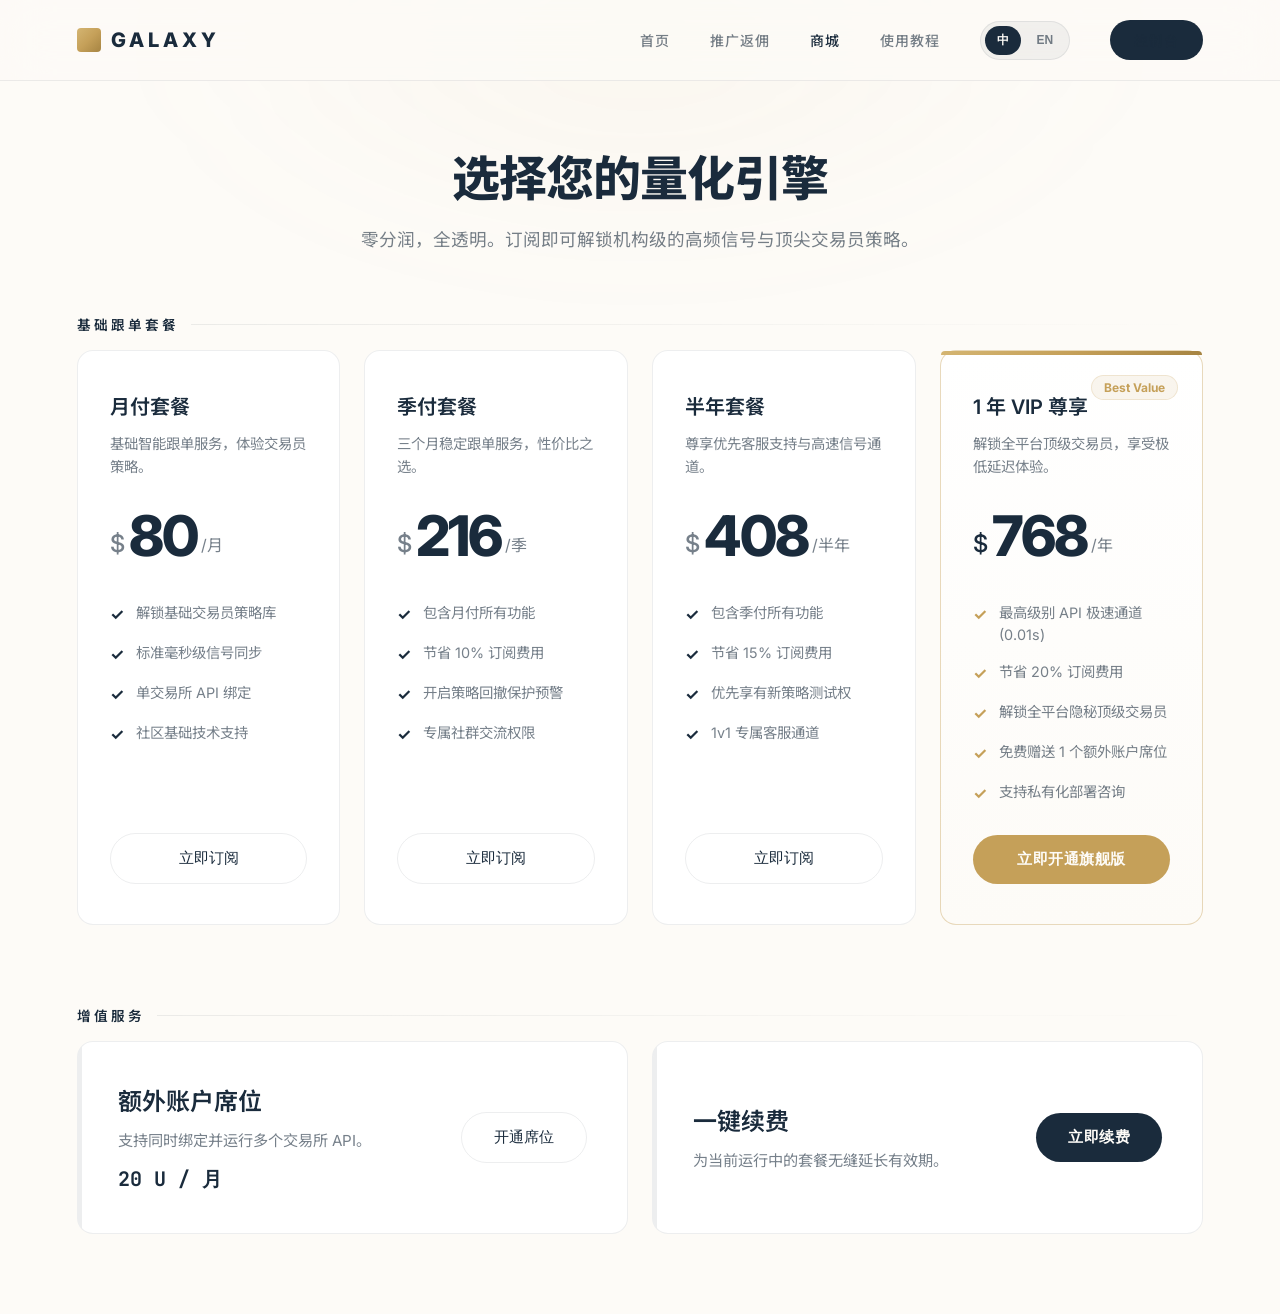
==== commit 7367f0be: "update" ====
--- a/goods.html
+++ b/goods.html
@@ -50,15 +50,15 @@
             flex-direction: column;
         }
         .price-card:hover { 
-            border-color: rgba(255, 255, 255, 0.2); 
+            border-color: var(--border-highlight); 
             transform: translateY(-4px); 
             box-shadow: var(--shadow-panel); 
         }
         
         /* 旗舰版高亮 */
         .price-card.pro { 
-            background: linear-gradient(180deg, rgba(20, 20, 22, 1) 0%, rgba(30, 26, 15, 1) 100%);
-            border: 1px solid rgba(212, 175, 55, 0.3); 
+            background: linear-gradient(180deg, #FFFFFF 0%, #FDFBF7 100%);
+            border: 1px solid var(--border-highlight); 
         }
         .price-card.pro::before {
             content: ''; position: absolute; top: 0; left: 0; right: 0; height: 4px;
@@ -66,20 +66,20 @@
             border-radius: var(--radius-md) var(--radius-md) 0 0;
         }
         .price-card.pro:hover { 
-            border-color: var(--brand-primary); 
+            border-color: var(--brand-accent); 
             box-shadow: var(--shadow-gold); 
         }
         
         .tag-best {
             position: absolute;
             top: 24px; right: 24px;
-            background: rgba(212, 175, 55, 0.1);
-            color: var(--brand-primary);
+            background: rgba(197, 160, 89, 0.1);
+            color: var(--brand-accent);
             padding: 4px 12px;
             border-radius: 20px;
             font-size: 0.75rem;
             font-weight: 700;
-            border: 1px solid rgba(212, 175, 55, 0.2);
+            border: 1px solid rgba(197, 160, 89, 0.2);
         }
 
         .card-header { margin-bottom: 30px; }
@@ -98,12 +98,12 @@
         }
         .feature-list li {
             display: flex; align-items: flex-start; gap: 12px;
-            font-size: 0.9rem; color: #d1d1d6; line-height: 1.5;
+            font-size: 0.9rem; color: var(--text-muted); line-height: 1.5;
         }
         .feature-list li::before {
-            content: '✓'; color: var(--text-main); font-weight: bold; font-size: 1rem;
-        }
-        .price-card.pro .feature-list li::before { color: var(--brand-primary); }
+            content: '✓'; color: var(--brand-primary); font-weight: bold; font-size: 1rem;
+        }
+        .price-card.pro .feature-list li::before { color: var(--brand-accent); }
 
         /* 增值服务网格 (账户 & 续费) */
         .addon-grid {
@@ -127,8 +127,8 @@
             content: ''; position: absolute; left: 0; top: 0; bottom: 0; width: 4px;
             background: var(--border-light); transition: all 0.3s;
         }
-        .addon-card:hover { border-color: rgba(255, 255, 255, 0.2); }
-        .addon-card:hover::before { background: var(--text-main); }
+        .addon-card:hover { border-color: var(--border-highlight); }
+        .addon-card:hover::before { background: var(--brand-accent); }
         
         .addon-info { max-width: 60%; }
         .addon-title { font-size: 1.5rem; font-weight: 600; margin-bottom: 12px; color: var(--text-main); }
--- a/styles.css
+++ b/styles.css
@@ -1,32 +1,32 @@
-/* 全局顶级金融科技风样式 - Obsidian & Gold */
+/* 全局雅宝教育风样式 - Minimalist Light Theme (Yabao Style) */
 @import url('https://fonts.googleapis.com/css2?family=Inter:wght@300;400;500;600;700;800&family=Noto+Sans+SC:wght@300;400;500;700;900&family=JetBrains+Mono:wght@400;700&display=swap');
 
 :root {
-    --bg-base: #030303; /* 极致黑 */
-    --bg-panel: rgba(20, 20, 22, 0.7); /* 高级深灰玻璃 */
-    --bg-panel-solid: #141416;
-    
-    --brand-primary: #D4AF37; /* 经典香槟金 */
-    --brand-secondary: #F3E5AB; /* 亮浅金 */
-    --brand-accent: #FFFFFF; /* 纯白点缀 */
-    
-    --brand-gradient: linear-gradient(135deg, #F3E5AB, #D4AF37, #AA7C11);
-    --silver-gradient: linear-gradient(135deg, #ffffff, #a3a3a3);
-    
-    --text-main: #FFFFFF;
-    --text-muted: #8A8A93;
-    
-    --border-light: rgba(255, 255, 255, 0.08);
-    --border-highlight: rgba(212, 175, 55, 0.4);
-    
-    --blur-xl: blur(40px);
-    --blur-md: blur(20px);
+    --bg-base: #FDFBF7; /* 米白色底色 */
+    --bg-panel: rgba(255, 255, 255, 0.7); /* 浅色玻璃 */
+    --bg-panel-solid: #FFFFFF;
+    
+    --brand-primary: #1A2B3C; /* 深藏青 */
+    --brand-secondary: #2C4A68;
+    --brand-accent: #C5A059; /* 柔和金色 */
+    
+    --brand-gradient: linear-gradient(135deg, #d4b572, #C5A059, #a68442);
+    --silver-gradient: linear-gradient(135deg, #1A2B3C, #2C4A68);
+    
+    --text-main: #1A2B3C;
+    --text-muted: rgba(26, 43, 60, 0.6);
+    
+    --border-light: rgba(26, 43, 60, 0.08);
+    --border-highlight: rgba(197, 160, 89, 0.4);
+    
+    --blur-xl: blur(24px);
+    --blur-md: blur(12px);
     
     --radius-lg: 24px;
     --radius-md: 16px;
     
-    --shadow-gold: 0 0 30px rgba(212, 175, 55, 0.15), 0 0 60px rgba(212, 175, 55, 0.05);
-    --shadow-panel: 0 20px 40px rgba(0, 0, 0, 0.5);
+    --shadow-gold: 0 10px 25px -5px rgba(197, 160, 89, 0.4);
+    --shadow-panel: 0 20px 40px -10px rgba(26, 43, 60, 0.08);
 }
 
 * {
@@ -50,12 +50,43 @@
     position: fixed;
     top: -20%; left: 50%; transform: translateX(-50%);
     width: 80vw; height: 50vh;
-    background: radial-gradient(ellipse at center, rgba(212, 175, 55, 0.08) 0%, transparent 70%);
+    background: radial-gradient(ellipse at center, rgba(197, 160, 89, 0.05) 0%, transparent 70%);
     z-index: -1;
     pointer-events: none;
     filter: blur(60px);
 }
 
+/* 兼容原有的 cyber-grid 和 orb 标签，使其符合浅色主题 */
+.cyber-grid {
+    position: fixed;
+    top: 0; left: 0; right: 0; bottom: 0;
+    background-image: 
+        linear-gradient(rgba(26, 43, 60, 0.02) 1px, transparent 1px),
+        linear-gradient(90deg, rgba(26, 43, 60, 0.02) 1px, transparent 1px);
+    background-size: 50px 50px;
+    z-index: -2;
+    pointer-events: none;
+    mask-image: radial-gradient(circle at center, black, transparent 80%);
+    -webkit-mask-image: radial-gradient(circle at center, black, transparent 80%);
+}
+
+.orb {
+    position: fixed;
+    border-radius: 50%;
+    filter: blur(100px);
+    z-index: -1;
+    pointer-events: none;
+    opacity: 0.5;
+    animation: floatOrb 20s infinite ease-in-out alternate;
+}
+.orb-1 { width: 50vw; height: 50vw; background: rgba(26, 43, 60, 0.03); top: -10%; left: -10%; }
+.orb-2 { width: 40vw; height: 40vw; background: rgba(197, 160, 89, 0.05); bottom: -10%; right: -10%; animation-delay: -10s; }
+
+@keyframes floatOrb {
+    0% { transform: translate(0, 0) scale(1); }
+    100% { transform: translate(10%, 10%) scale(1.2); }
+}
+
 /* 顶级导航栏 */
 nav {
     position: fixed;
@@ -64,7 +95,7 @@
     justify-content: space-between;
     align-items: center;
     padding: 20px 6%;
-    background: rgba(3, 3, 3, 0.6);
+    background: rgba(253, 251, 247, 0.8);
     backdrop-filter: var(--blur-xl);
     -webkit-backdrop-filter: var(--blur-xl);
     border-bottom: 1px solid var(--border-light);
@@ -75,7 +106,7 @@
     font-size: 20px;
     font-weight: 800;
     letter-spacing: 4px;
-    color: var(--text-main);
+    color: var(--brand-primary);
     text-transform: uppercase;
     display: flex;
     align-items: center;
@@ -105,19 +136,19 @@
 }
 
 .nav-links a:hover, .nav-links a.active {
-    color: var(--text-main);
+    color: var(--brand-primary);
 }
 
 /* 按钮体系 */
 .btn-primary {
-    background: var(--text-main);
-    color: #000;
+    background: var(--brand-primary);
+    color: #FDFBF7;
     padding: 14px 32px;
-    border-radius: 8px;
+    border-radius: 50px;
     text-decoration: none;
     font-weight: 600;
     font-size: 0.95rem;
-    transition: all 0.3s ease;
+    transition: all 0.4s ease;
     border: none;
     cursor: pointer;
     display: inline-flex;
@@ -126,20 +157,20 @@
     letter-spacing: 0.5px;
 }
 .btn-primary:hover {
-    background: #e0e0e0;
+    background: #111d28;
     transform: translateY(-2px);
-    box-shadow: 0 10px 20px rgba(255, 255, 255, 0.1);
+    box-shadow: 0 10px 25px -5px rgba(26, 43, 60, 0.3);
 }
 
 .btn-gold {
-    background: var(--brand-gradient);
-    color: #000;
+    background: var(--brand-accent);
+    color: #FDFBF7;
     padding: 14px 32px;
-    border-radius: 8px;
+    border-radius: 50px;
     text-decoration: none;
-    font-weight: 700;
+    font-weight: 600;
     font-size: 0.95rem;
-    transition: all 0.3s ease;
+    transition: all 0.4s ease;
     border: none;
     cursor: pointer;
     display: inline-flex;
@@ -148,15 +179,16 @@
     letter-spacing: 0.5px;
 }
 .btn-gold:hover {
+    background: #b59048;
     transform: translateY(-2px);
     box-shadow: var(--shadow-gold);
 }
 
 .btn-secondary {
     background: transparent;
-    color: var(--text-main);
+    color: var(--brand-primary);
     padding: 14px 32px;
-    border-radius: 8px;
+    border-radius: 50px;
     text-decoration: none;
     font-weight: 500;
     font-size: 0.95rem;
@@ -168,28 +200,28 @@
     justify-content: center;
 }
 .btn-secondary:hover {
-    background: rgba(255, 255, 255, 0.05);
-    border-color: rgba(255, 255, 255, 0.3);
+    background: rgba(26, 43, 60, 0.05);
+    border-color: rgba(26, 43, 60, 0.2);
 }
 
 /* 语言切换器 */
 .lang-switch {
     display: flex; gap: 4px;
-    background: rgba(255, 255, 255, 0.05);
+    background: rgba(26, 43, 60, 0.05);
     padding: 4px;
-    border-radius: 8px;
+    border-radius: 50px;
     border: 1px solid var(--border-light);
 }
 .lang-btn {
     background: transparent; border: none;
     color: var(--text-muted); cursor: pointer;
-    padding: 6px 12px; border-radius: 4px;
+    padding: 6px 12px; border-radius: 50px;
     font-size: 12px; font-weight: 600;
     transition: all 0.3s;
 }
 .lang-btn.active {
-    background: rgba(255, 255, 255, 0.1);
-    color: var(--text-main);
+    background: var(--brand-primary);
+    color: #FDFBF7;
 }
 
 /* 布局 */
@@ -217,6 +249,7 @@
     font-size: 3rem; font-weight: 800;
     margin-bottom: 16px;
     letter-spacing: -1px;
+    color: var(--brand-primary);
 }
 .page-subtitle {
     color: var(--text-muted);
@@ -225,3 +258,67 @@
     margin: 0 auto;
     line-height: 1.6;
 }
+
+/* 侧边栏布局 (Console/Dashboards) */
+.layout-dashboard {
+    display: flex;
+    flex: 1;
+    padding-top: 80px; /* 避开导航栏 */
+}
+
+.sidebar {
+    width: 280px;
+    background: rgba(253, 251, 247, 0.4);
+    backdrop-filter: var(--blur-xl);
+    border-right: 1px solid var(--border-light);
+    padding: 30px 20px;
+    position: fixed;
+    top: 80px; bottom: 0;
+    display: flex; flex-direction: column; gap: 10px;
+}
+
+.sidebar a {
+    display: flex; align-items: center; gap: 15px;
+    color: var(--text-muted); text-decoration: none;
+    padding: 14px 20px; border-radius: 14px;
+    font-size: 15px; font-weight: 600;
+    transition: all 0.3s;
+    border: 1px solid transparent;
+}
+.sidebar a:hover, .sidebar a.active {
+    background: rgba(197, 160, 89, 0.05);
+    color: var(--brand-accent);
+    border-color: var(--border-highlight);
+    box-shadow: inset 0 0 20px rgba(197, 160, 89, 0.05);
+}
+
+.layout-dashboard .main-content {
+    margin-left: 280px;
+    padding: 40px 60px;
+}
+
+.layout-dashboard .page-header {
+    display: flex; justify-content: space-between; align-items: center;
+    margin-bottom: 40px;
+    text-align: left;
+}
+
+.layout-dashboard .page-title {
+    font-size: 2.2rem;
+    margin-bottom: 0;
+}
+
+/* 高级面板/卡片 */
+.glass-panel {
+    background: var(--bg-panel);
+    backdrop-filter: var(--blur-md);
+    -webkit-backdrop-filter: var(--blur-md);
+    border: 1px solid var(--border-light);
+    border-radius: var(--radius-lg);
+    padding: 30px;
+    transition: all 0.3s ease;
+}
+.glass-panel:hover {
+    border-color: var(--border-highlight);
+    box-shadow: var(--shadow-panel);
+}
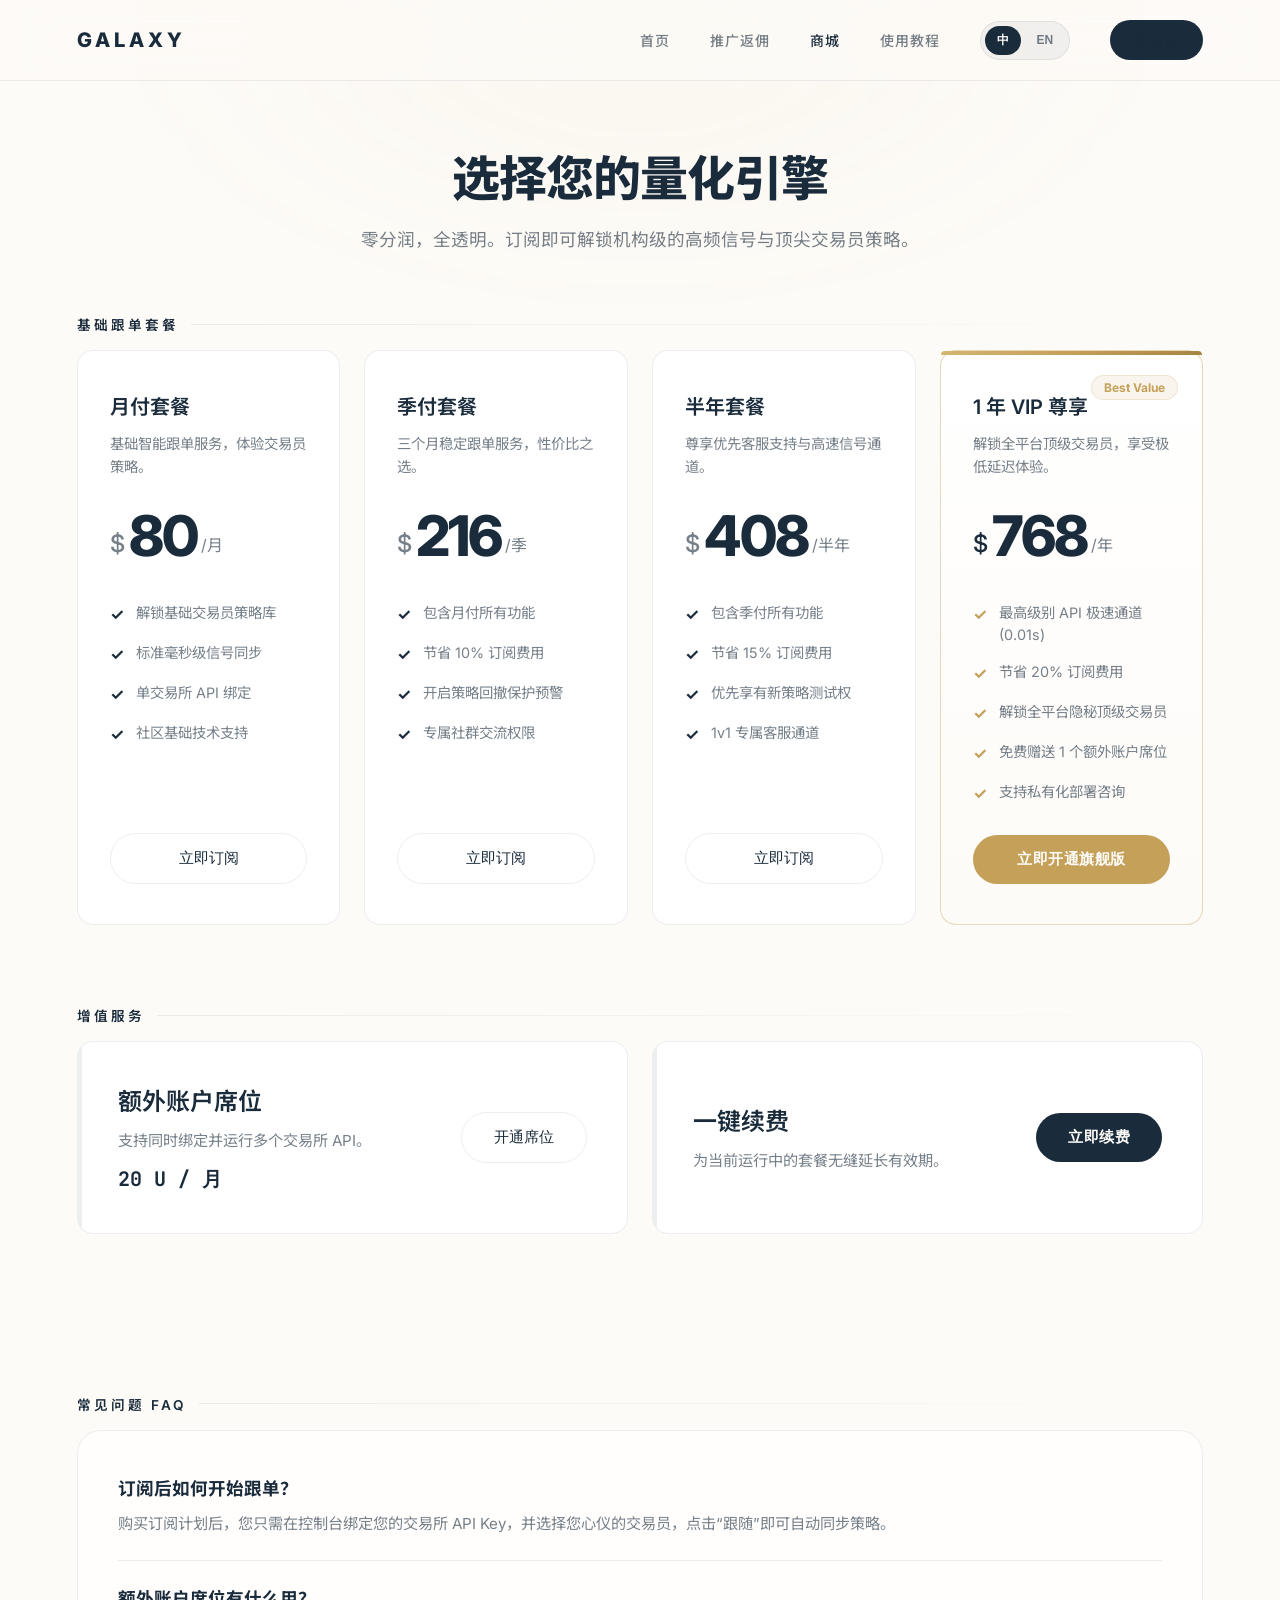
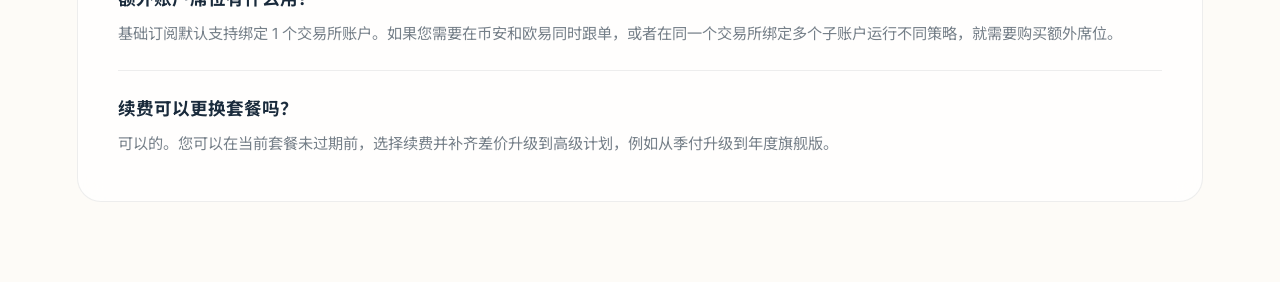
==== commit b839ad2e: "update" ====
--- a/goods.html
+++ b/goods.html
@@ -150,6 +150,15 @@
             .addon-action { align-items: flex-start; width: 100%; }
             .addon-action button { width: 100%; }
         }
+        /* FAQ */
+        .faq-section { margin-top: 80px; }
+        .faq-item {
+            border-bottom: 1px solid var(--border-light);
+            padding: 24px 0;
+        }
+        .faq-item:last-child { border-bottom: none; }
+        .faq-q { font-size: 1.1rem; font-weight: 700; color: var(--text-main); margin-bottom: 12px; }
+        .faq-a { font-size: 0.95rem; color: var(--text-muted); line-height: 1.6; }
     </style>
 </head>
 <body>
@@ -158,15 +167,15 @@
     <nav>
         <div class="logo">GALAXY</div>
         <div class="nav-links">
-            <a href="index.html" data-i18n="nav_home">首页</a>
-            <a href="invite.html" data-i18n="nav_invite">推广返佣</a>
-            <a href="goods.html" class="active" data-i18n="nav_goods">商城</a>
-            <a href="tutorial.html" data-i18n="nav_tutorial">使用教程</a>
+            <a href="/" data-i18n="nav_home">首页</a>
+            <a href="/invite" data-i18n="nav_invite">推广返佣</a>
+            <a href="/goods" class="active" data-i18n="nav_goods">商城</a>
+            <a href="/tutorial" data-i18n="nav_tutorial">使用教程</a>
             <div class="lang-switch">
                 <button class="lang-btn active" onclick="setLang('zh')">中</button>
                 <button class="lang-btn" onclick="setLang('en')">EN</button>
             </div>
-            <a href="kzt.html" class="btn-primary" data-i18n="nav_console" style="padding: 10px 24px; font-size: 0.85rem;">控制台</a>
+            <a href="/kzt" class="btn-primary" data-i18n="nav_console" style="padding: 10px 24px; font-size: 0.85rem;">控制台</a>
         </div>
     </nav>
 
@@ -296,6 +305,25 @@
 
                 </div>
             </section>
+
+            <!-- 常见问题 -->
+            <section class="faq-section">
+                <div class="section-label">常见问题 FAQ</div>
+                <div class="glass-panel" style="padding: 20px 40px;">
+                    <div class="faq-item">
+                        <div class="faq-q">订阅后如何开始跟单？</div>
+                        <div class="faq-a">购买订阅计划后，您只需在控制台绑定您的交易所 API Key，并选择您心仪的交易员，点击“跟随”即可自动同步策略。</div>
+                    </div>
+                    <div class="faq-item">
+                        <div class="faq-q">额外账户席位有什么用？</div>
+                        <div class="faq-a">基础订阅默认支持绑定 1 个交易所账户。如果您需要在币安和欧易同时跟单，或者在同一个交易所绑定多个子账户运行不同策略，就需要购买额外席位。</div>
+                    </div>
+                    <div class="faq-item">
+                        <div class="faq-q">续费可以更换套餐吗？</div>
+                        <div class="faq-a">可以的。您可以在当前套餐未过期前，选择续费并补齐差价升级到高级计划，例如从季付升级到年度旗舰版。</div>
+                    </div>
+                </div>
+            </section>
         </div>
 
     </div>
--- a/styles.css
+++ b/styles.css
@@ -113,11 +113,7 @@
     gap: 10px;
 }
 .logo::before {
-    content: '';
-    display: block;
-    width: 24px; height: 24px;
-    background: var(--brand-gradient);
-    border-radius: 4px;
+    display: none;
 }
 
 .nav-links {
@@ -286,10 +282,10 @@
     border: 1px solid transparent;
 }
 .sidebar a:hover, .sidebar a.active {
-    background: rgba(197, 160, 89, 0.05);
-    color: var(--brand-accent);
-    border-color: var(--border-highlight);
-    box-shadow: inset 0 0 20px rgba(197, 160, 89, 0.05);
+    background: rgba(26, 43, 60, 0.05);
+    color: var(--brand-primary);
+    border-color: rgba(26, 43, 60, 0.1);
+    box-shadow: none;
 }
 
 .layout-dashboard .main-content {
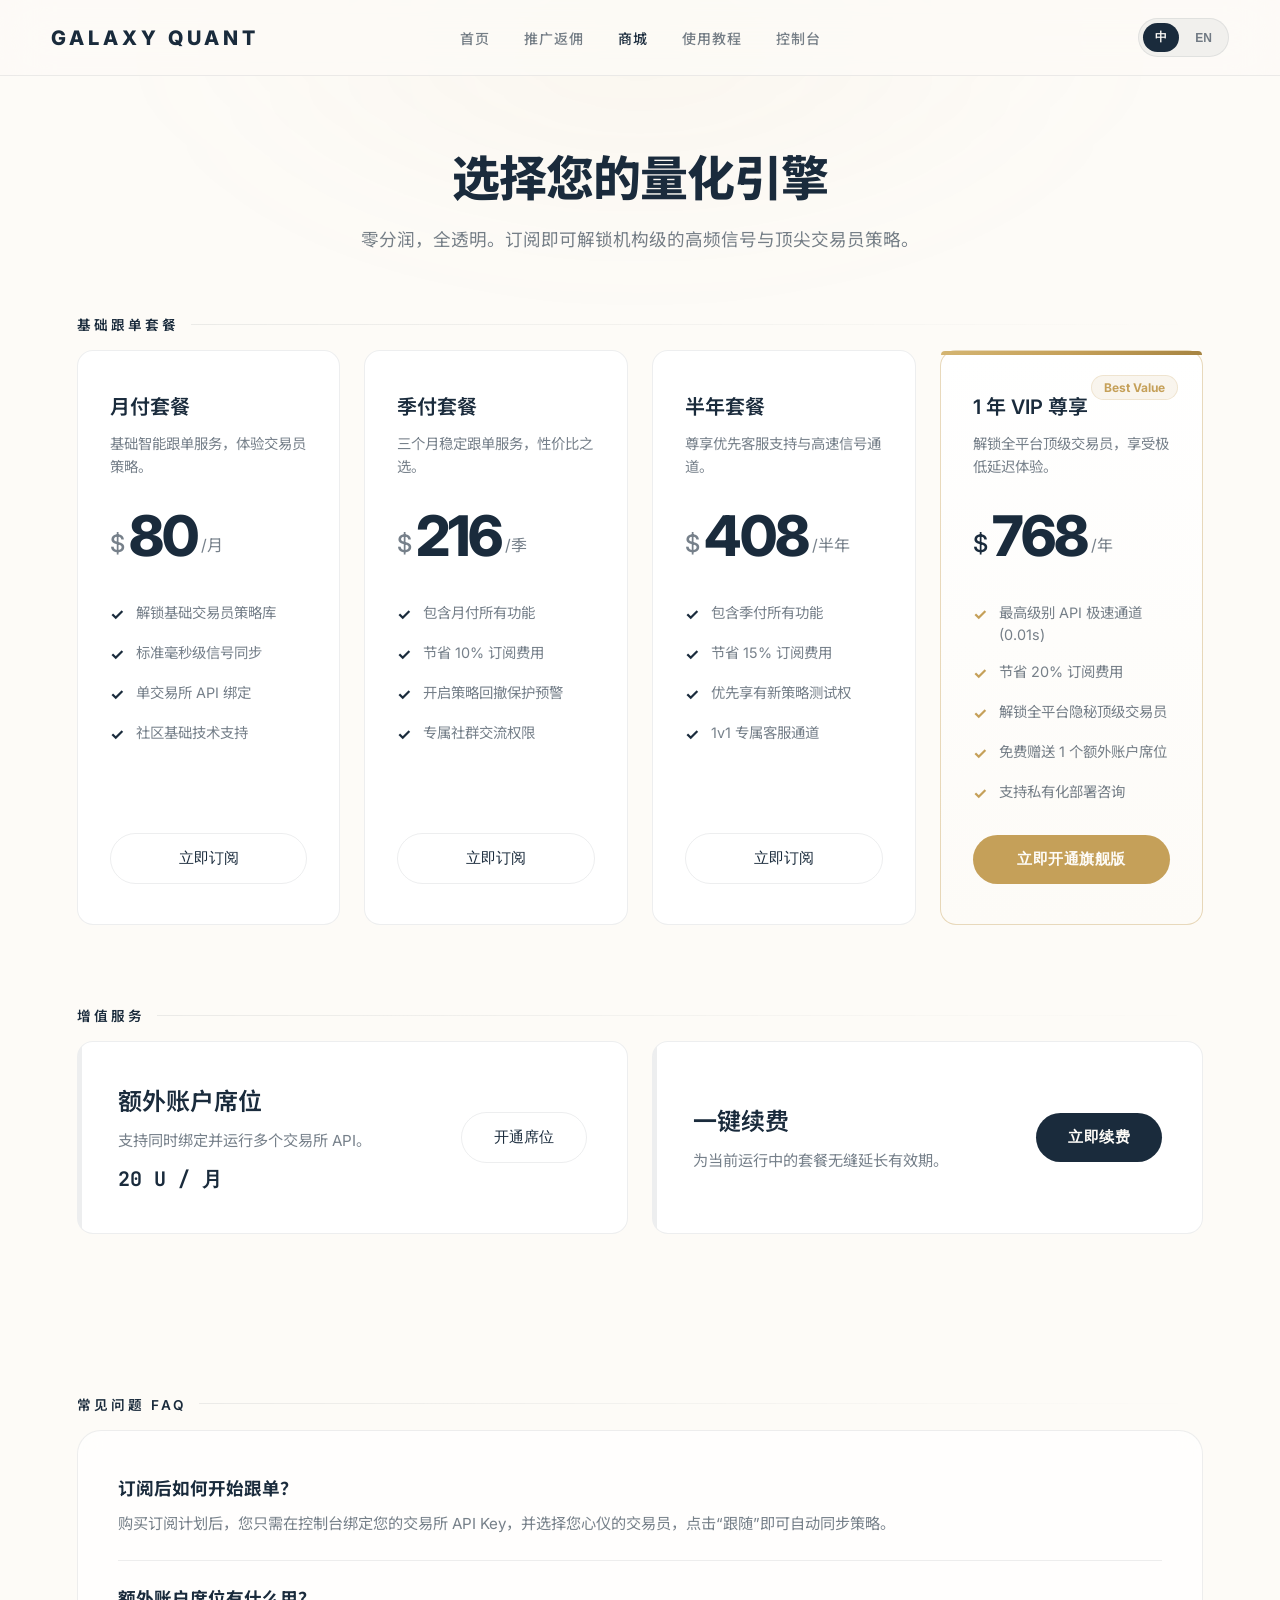
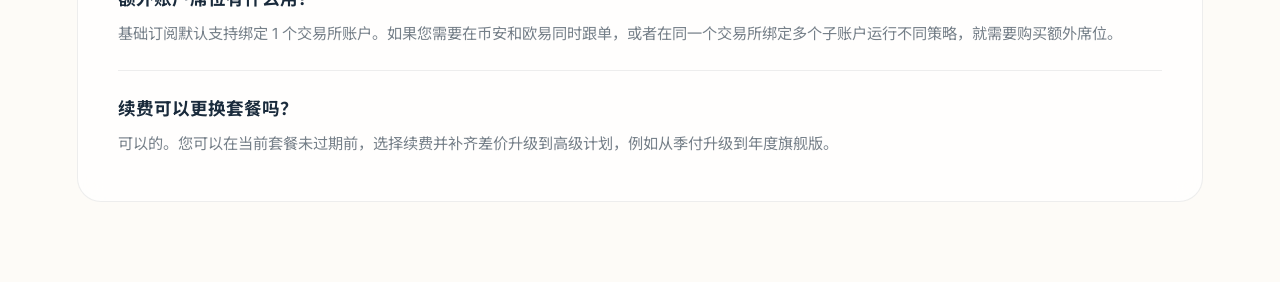
==== commit e9307d43: "update" ====
--- a/goods.html
+++ b/goods.html
@@ -165,17 +165,21 @@
     <div class="ambient-light"></div>
 
     <nav>
-        <div class="logo">GALAXY</div>
-        <div class="nav-links">
-            <a href="/" data-i18n="nav_home">首页</a>
-            <a href="/invite" data-i18n="nav_invite">推广返佣</a>
-            <a href="/goods" class="active" data-i18n="nav_goods">商城</a>
-            <a href="/tutorial" data-i18n="nav_tutorial">使用教程</a>
-            <div class="lang-switch">
-                <button class="lang-btn active" onclick="setLang('zh')">中</button>
-                <button class="lang-btn" onclick="setLang('en')">EN</button>
+        <div class="nav-shell">
+            <a href="/" class="logo">GALAXY QUANT</a>
+            <div class="nav-links">
+                <a href="/" data-i18n="nav_home">首页</a>
+                <a href="/invite" data-i18n="nav_invite">推广返佣</a>
+                <a href="/goods" class="active" data-i18n="nav_goods">商城</a>
+                <a href="/tutorial" data-i18n="nav_tutorial">使用教程</a>
+                <a href="/kzt" data-i18n="nav_console">控制台</a>
             </div>
-            <a href="/kzt" class="btn-primary" data-i18n="nav_console" style="padding: 10px 24px; font-size: 0.85rem;">控制台</a>
+            <div class="nav-actions">
+                <div class="lang-switch">
+                    <button class="lang-btn active" onclick="setLang('zh')">中</button>
+                    <button class="lang-btn" onclick="setLang('en')">EN</button>
+                </div>
+            </div>
         </div>
     </nav>
 
@@ -329,4 +333,4 @@
     </div>
     <script src="i18n.js"></script>
 </body>
-</html>+</html>
--- a/styles.css
+++ b/styles.css
@@ -91,10 +91,7 @@
 nav {
     position: fixed;
     top: 0; width: 100%;
-    display: flex;
-    justify-content: space-between;
-    align-items: center;
-    padding: 20px 6%;
+    padding: 18px 4%;
     background: rgba(253, 251, 247, 0.8);
     backdrop-filter: var(--blur-xl);
     -webkit-backdrop-filter: var(--blur-xl);
@@ -102,6 +99,16 @@
     z-index: 100;
 }
 
+.nav-shell {
+    max-width: 1440px;
+    margin: 0 auto;
+    width: 100%;
+    display: grid;
+    grid-template-columns: 220px 1fr 220px;
+    align-items: center;
+    gap: 20px;
+}
+
 .logo {
     font-size: 20px;
     font-weight: 800;
@@ -111,6 +118,8 @@
     display: flex;
     align-items: center;
     gap: 10px;
+    justify-self: start;
+    text-decoration: none;
 }
 .logo::before {
     display: none;
@@ -118,8 +127,9 @@
 
 .nav-links {
     display: flex;
-    gap: 40px;
-    align-items: center;
+    gap: 34px;
+    align-items: center;
+    justify-content: center;
 }
 
 .nav-links a {
@@ -133,6 +143,13 @@
 
 .nav-links a:hover, .nav-links a.active {
     color: var(--brand-primary);
+}
+
+.nav-actions {
+    display: flex;
+    align-items: center;
+    justify-content: flex-end;
+    gap: 12px;
 }
 
 /* 按钮体系 */
@@ -259,7 +276,7 @@
 .layout-dashboard {
     display: flex;
     flex: 1;
-    padding-top: 80px; /* 避开导航栏 */
+    padding-top: 92px; /* 避开导航栏 */
 }
 
 .sidebar {
@@ -269,7 +286,7 @@
     border-right: 1px solid var(--border-light);
     padding: 30px 20px;
     position: fixed;
-    top: 80px; bottom: 0;
+    top: 92px; bottom: 0;
     display: flex; flex-direction: column; gap: 10px;
 }
 
@@ -318,3 +335,58 @@
     border-color: var(--border-highlight);
     box-shadow: var(--shadow-panel);
 }
+
+@media (max-width: 1100px) {
+    .nav-shell {
+        grid-template-columns: 1fr;
+        justify-items: center;
+    }
+
+    .logo,
+    .nav-actions {
+        justify-self: center;
+    }
+
+    .nav-links {
+        flex-wrap: wrap;
+        gap: 18px 24px;
+    }
+
+    .nav-actions {
+        width: 100%;
+        justify-content: center;
+    }
+
+    .main-content {
+        padding-top: 180px;
+    }
+
+    .layout-dashboard {
+        padding-top: 170px;
+    }
+
+    .sidebar {
+        top: 170px;
+    }
+}
+
+@media (max-width: 768px) {
+    nav {
+        padding: 16px 18px;
+    }
+
+    .logo {
+        font-size: 18px;
+        letter-spacing: 2px;
+    }
+
+    .nav-links a {
+        font-size: 13px;
+    }
+
+    .main-content,
+    .layout-dashboard .main-content {
+        padding-left: 20px;
+        padding-right: 20px;
+    }
+}
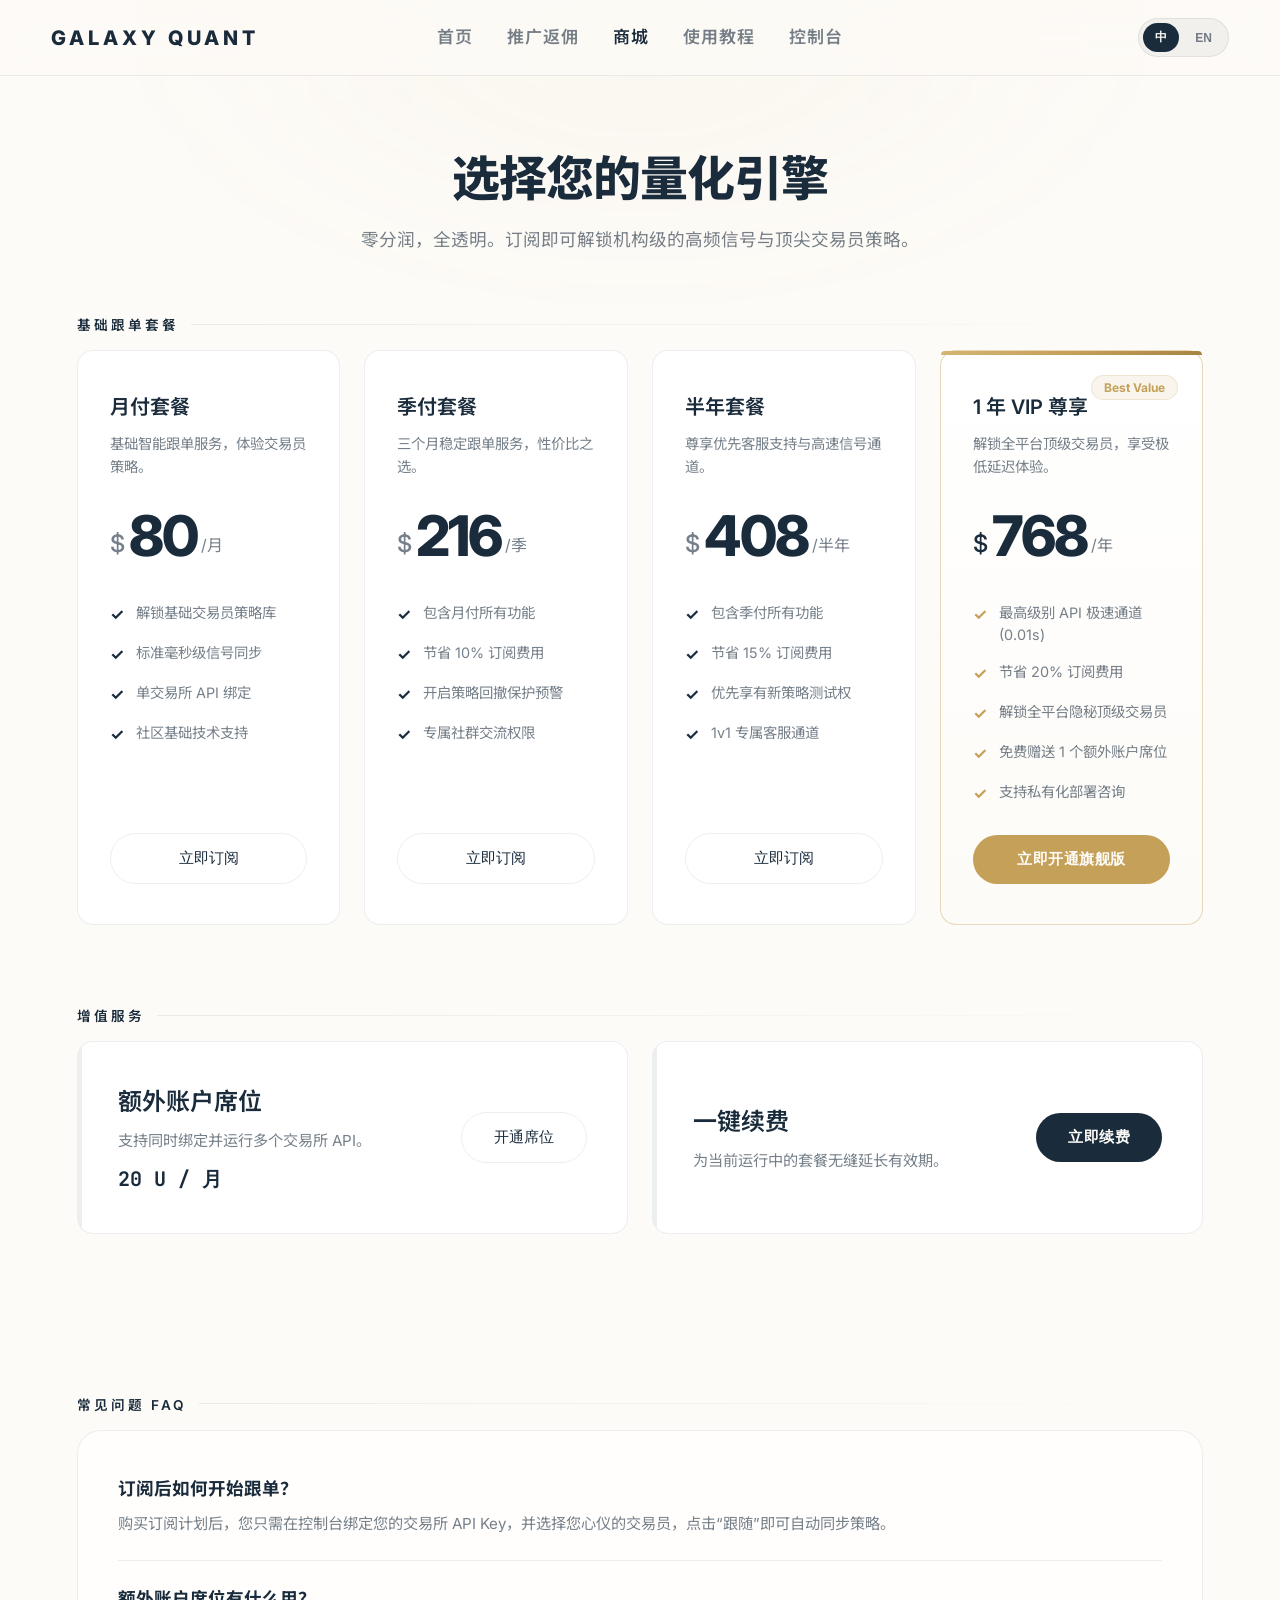
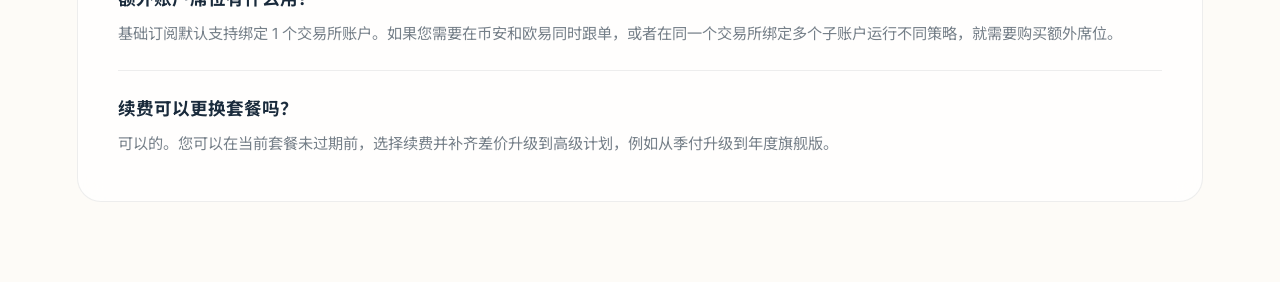
==== commit 9c04c881: "update" ====
--- a/goods.html
+++ b/goods.html
@@ -4,6 +4,7 @@
     <meta charset="UTF-8">
     <meta name="viewport" content="width=device-width, initial-scale=1.0">
     <title data-i18n="goods_title">VIP 服务商城 | GALAXY QUANT</title>
+    <link href="https://unpkg.com/aos@2.3.1/dist/aos.css" rel="stylesheet">
     <link rel="stylesheet" href="styles.css">
     <style>
         /* 商城专属顶级样式 */
@@ -185,7 +186,7 @@
 
     <div class="main-content">
         
-        <div class="page-header">
+        <div class="page-header" data-aos="fade-down">
             <h1 class="page-title" data-i18n="goods_hero_title">选择您的量化引擎</h1>
             <p class="page-subtitle" data-i18n="goods_hero_desc">零分润，全透明。订阅即可解锁机构级的高频信号与顶尖交易员策略。</p>
         </div>
@@ -193,10 +194,10 @@
         <div class="store-container">
             <!-- 基础订阅区 -->
             <section>
-                <div class="section-label" data-i18n="goods_section_base">基础订阅计划</div>
+                <div class="section-label" data-aos="fade-right" data-i18n="goods_section_base">基础订阅计划</div>
                 <div class="pricing-grid">
                     <!-- 1 Month -->
-                    <div class="price-card">
+                    <div class="price-card" data-aos="fade-up">
                         <div class="card-header">
                             <h3 class="card-title" data-i18n="goods_pkg_1m">月付订阅</h3>
                             <p class="price-desc" data-i18n="goods_pkg_1m_desc">适合初次体验机构级智能跟单的投资者。</p>
@@ -216,7 +217,7 @@
                     </div>
                     
                     <!-- 3 Months -->
-                    <div class="price-card">
+                    <div class="price-card" data-aos="fade-up">
                         <div class="card-header">
                             <h3 class="card-title" data-i18n="goods_pkg_3m">季付订阅</h3>
                             <p class="price-desc" data-i18n="goods_pkg_3m_desc">短周期稳健跟单，享受基础折扣优惠。</p>
@@ -236,7 +237,7 @@
                     </div>
 
                     <!-- 6 Months -->
-                    <div class="price-card">
+                    <div class="price-card" data-aos="fade-up">
                         <div class="card-header">
                             <h3 class="card-title" data-i18n="goods_pkg_6m">半年订阅</h3>
                             <p class="price-desc" data-i18n="goods_pkg_6m_desc">中长线投资者的优选，提供更稳定的回报周期。</p>
@@ -256,7 +257,7 @@
                     </div>
                     
                     <!-- 1 Year -->
-                    <div class="price-card pro">
+                    <div class="price-card pro" data-aos="fade-up">
                         <div class="tag-best">Best Value</div>
                         <div class="card-header">
                             <h3 class="card-title" data-i18n="goods_pkg_1y" style="color: var(--brand-primary);">年度 VIP 旗舰版</h3>
@@ -281,11 +282,11 @@
 
             <!-- 增值与扩展服务区 (续费/开通账户) -->
             <section>
-                <div class="section-label" data-i18n="goods_section_addon" style="color: var(--text-main);">增值与扩展服务</div>
+                <div class="section-label" data-aos="fade-right" data-i18n="goods_section_addon" style="color: var(--text-main);">增值与扩展服务</div>
                 <div class="addon-grid">
                     
                     <!-- 额外账户 -->
-                    <div class="addon-card">
+                    <div class="addon-card" data-aos="fade-up">
                         <div class="addon-info">
                             <h3 class="addon-title" data-i18n="goods_addon_account">开通额外账户席位</h3>
                             <p class="addon-desc" data-i18n="goods_addon_account_desc">突破单一交易所 API 限制。支持同时运行币安、欧易等多平台，或同一平台绑定多个子账户，实现资金分散与策略多开。</p>
@@ -297,7 +298,7 @@
                     </div>
 
                     <!-- 订阅续费 -->
-                    <div class="addon-card">
+                    <div class="addon-card" data-aos="fade-up">
                         <div class="addon-info">
                             <h3 class="addon-title" data-i18n="goods_addon_renew">计划续费与时长充值</h3>
                             <p class="addon-desc" data-i18n="goods_addon_renew_desc">为当前正在运行中的订阅计划无缝延长有效期，避免因过期导致的策略中断。支持按原价补齐差价升级为高级计划。</p>
@@ -311,8 +312,8 @@
             </section>
 
             <!-- 常见问题 -->
-            <section class="faq-section">
-                <div class="section-label">常见问题 FAQ</div>
+            <section class="faq-section" data-aos="fade-up">
+                <div class="section-label" data-aos="fade-right">常见问题 FAQ</div>
                 <div class="glass-panel" style="padding: 20px 40px;">
                     <div class="faq-item">
                         <div class="faq-q">订阅后如何开始跟单？</div>
@@ -331,6 +332,14 @@
         </div>
 
     </div>
+    <script src="https://unpkg.com/aos@2.3.1/dist/aos.js"></script>
+    <script>
+        AOS.init({
+            duration: 800,
+            once: true,
+            offset: 100
+        });
+    </script>
     <script src="i18n.js"></script>
 </body>
 </html>
--- a/styles.css
+++ b/styles.css
@@ -135,10 +135,11 @@
 .nav-links a {
     color: var(--text-muted);
     text-decoration: none;
-    font-size: 14px;
-    font-weight: 500;
+    font-size: 17px;
+    font-weight: 600;
     transition: all 0.3s ease;
     letter-spacing: 1px;
+    line-height: 1.2;
 }
 
 .nav-links a:hover, .nav-links a.active {
@@ -381,7 +382,7 @@
     }
 
     .nav-links a {
-        font-size: 13px;
+        font-size: 15px;
     }
 
     .main-content,
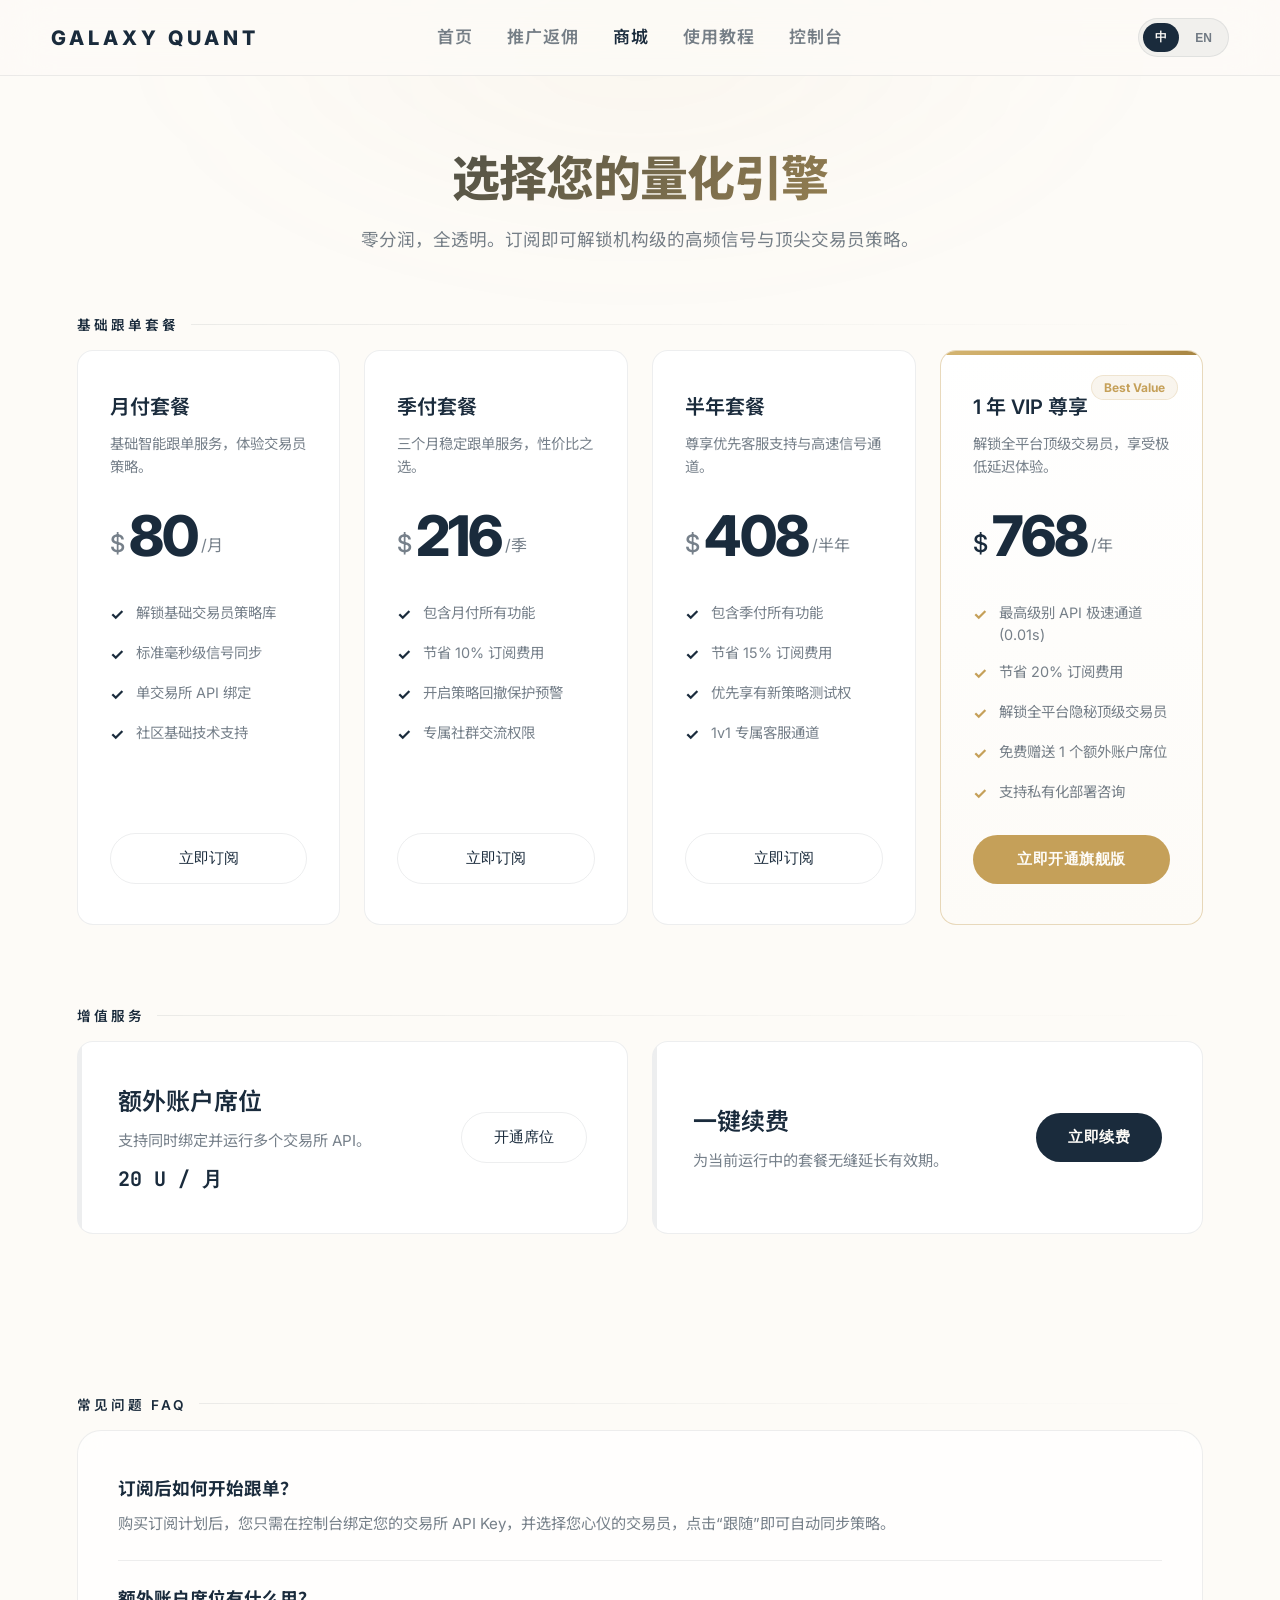
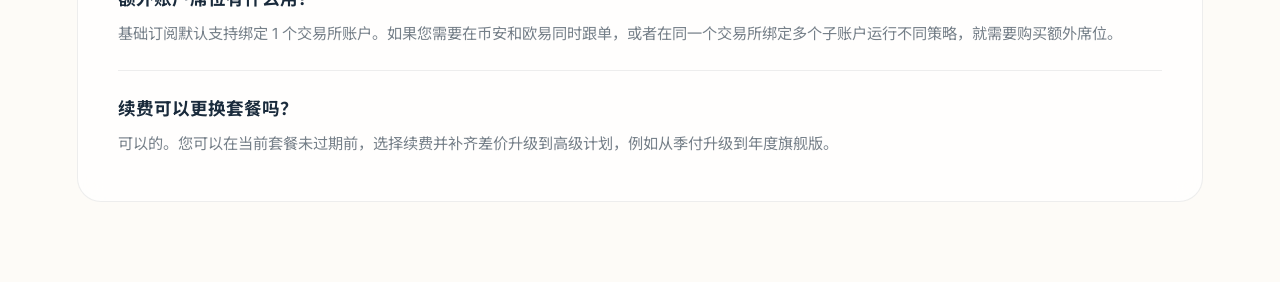
==== commit 2f702780: "update" ====
--- a/goods.html
+++ b/goods.html
@@ -187,7 +187,7 @@
     <div class="main-content">
         
         <div class="page-header" data-aos="fade-down">
-            <h1 class="page-title" data-i18n="goods_hero_title">选择您的量化引擎</h1>
+            <h1 class="page-title apple-text-reveal" data-i18n="goods_hero_title">选择您的量化引擎</h1>
             <p class="page-subtitle" data-i18n="goods_hero_desc">零分润，全透明。订阅即可解锁机构级的高频信号与顶尖交易员策略。</p>
         </div>
 
@@ -340,6 +340,7 @@
             offset: 100
         });
     </script>
+    <script src="apple-effects.js"></script>
     <script src="i18n.js"></script>
 </body>
 </html>
--- a/styles.css
+++ b/styles.css
@@ -391,3 +391,64 @@
         padding-right: 20px;
     }
 }
+
+/* ==========================================================================
+   Apple-Style Interactive Effects
+   ========================================================================== */
+
+/* 1. Apple 式缓动曲线重写 AOS */
+[data-aos] {
+    transition-timing-function: cubic-bezier(0.16, 1, 0.3, 1) !important;
+}
+
+/* 2. 导航栏滚动模糊与收缩 (Apple Glass) */
+nav {
+    transition: padding 0.5s cubic-bezier(0.16, 1, 0.3, 1), background 0.5s ease, backdrop-filter 0.5s ease, box-shadow 0.5s ease !important;
+}
+nav.nav-scrolled {
+    padding: 12px 4%;
+    background: rgba(253, 251, 247, 0.65);
+    backdrop-filter: blur(30px) saturate(150%);
+    -webkit-backdrop-filter: blur(30px) saturate(150%);
+    box-shadow: 0 4px 30px rgba(26, 43, 60, 0.05);
+}
+
+/* 3. 鼠标探照灯特效 (Spotlight Hover) */
+.feature-card, .price-card, .addon-card, .tutorial-card, .stat-card, .info-card, .security-card, .glass-panel {
+    position: relative;
+    overflow: hidden;
+    /* 移除原生 AOS 的溢出隐藏限制（如果有），否则探照灯可能被截断，但通常 hidden 是必须的 */
+}
+/* 利用 ::after 伪元素实现探照灯层，基于 js 计算的坐标 */
+.feature-card::after, .price-card::after, .addon-card::after, .tutorial-card::after, .stat-card::after, .info-card::after, .security-card::after, .glass-panel::after {
+    content: '';
+    position: absolute;
+    top: 0; left: 0; right: 0; bottom: 0;
+    /* 动态渐变位置 */
+    background: radial-gradient(800px circle at var(--mouse-x, 50%) var(--mouse-y, -50%), rgba(197, 160, 89, 0.06), transparent 40%);
+    opacity: 0;
+    transition: opacity 0.5s cubic-bezier(0.16, 1, 0.3, 1);
+    pointer-events: none;
+    z-index: 1;
+}
+.feature-card:hover::after, .price-card:hover::after, .addon-card:hover::after, .tutorial-card:hover::after, .stat-card:hover::after, .info-card:hover::after, .security-card:hover::after, .glass-panel:hover::after {
+    opacity: 1;
+}
+/* 保证内容不被遮挡 */
+.feature-card > *, .price-card > *, .addon-card > *, .tutorial-card > *, .stat-card > *, .info-card > *, .security-card > *, .glass-panel > * {
+    position: relative;
+    z-index: 2;
+}
+
+/* 4. 苹果风渐变文字显影 (可按需应用到 .apple-text-reveal 类) */
+.apple-text-reveal {
+    background: linear-gradient(135deg, var(--brand-primary) 0%, var(--brand-accent) 50%, var(--brand-primary) 100%);
+    background-size: 200% auto;
+    color: transparent;
+    -webkit-background-clip: text;
+    background-clip: text;
+    animation: shineText 5s linear infinite;
+}
+@keyframes shineText {
+    to { background-position: 200% center; }
+}
